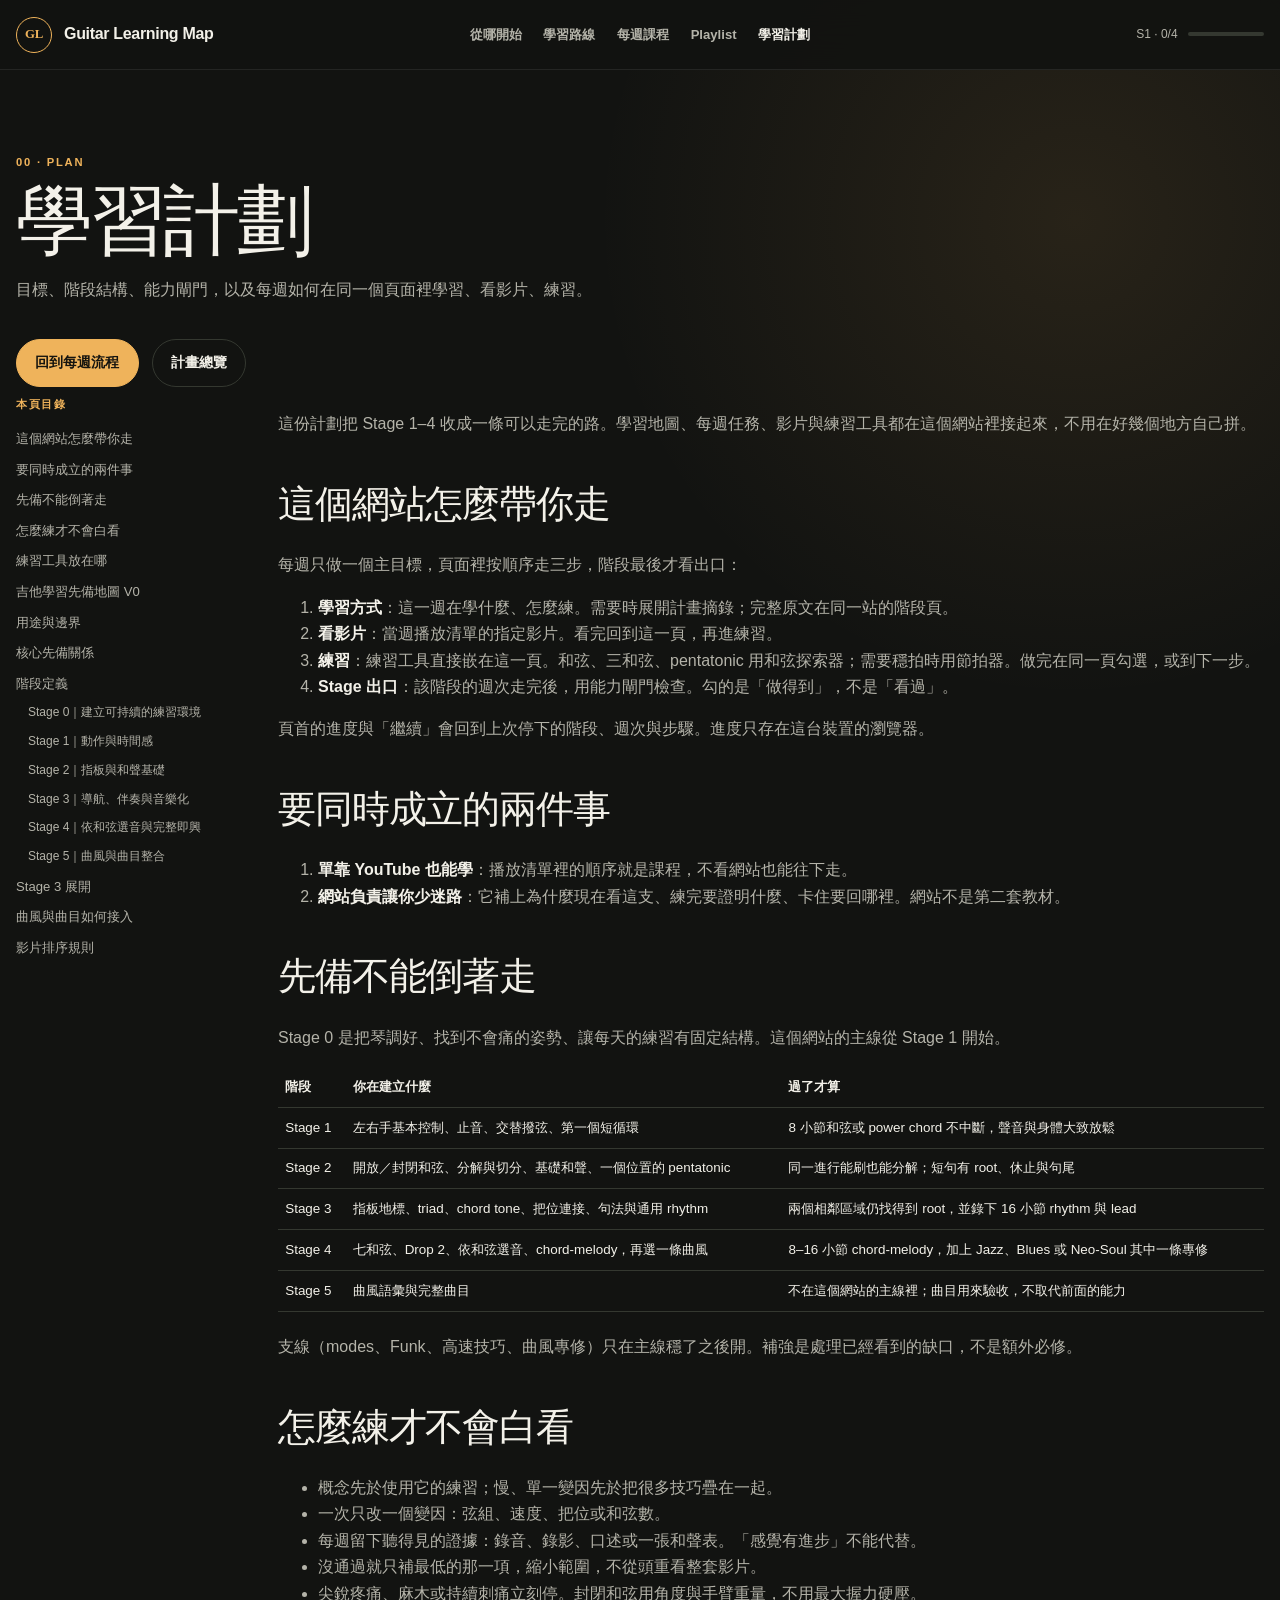
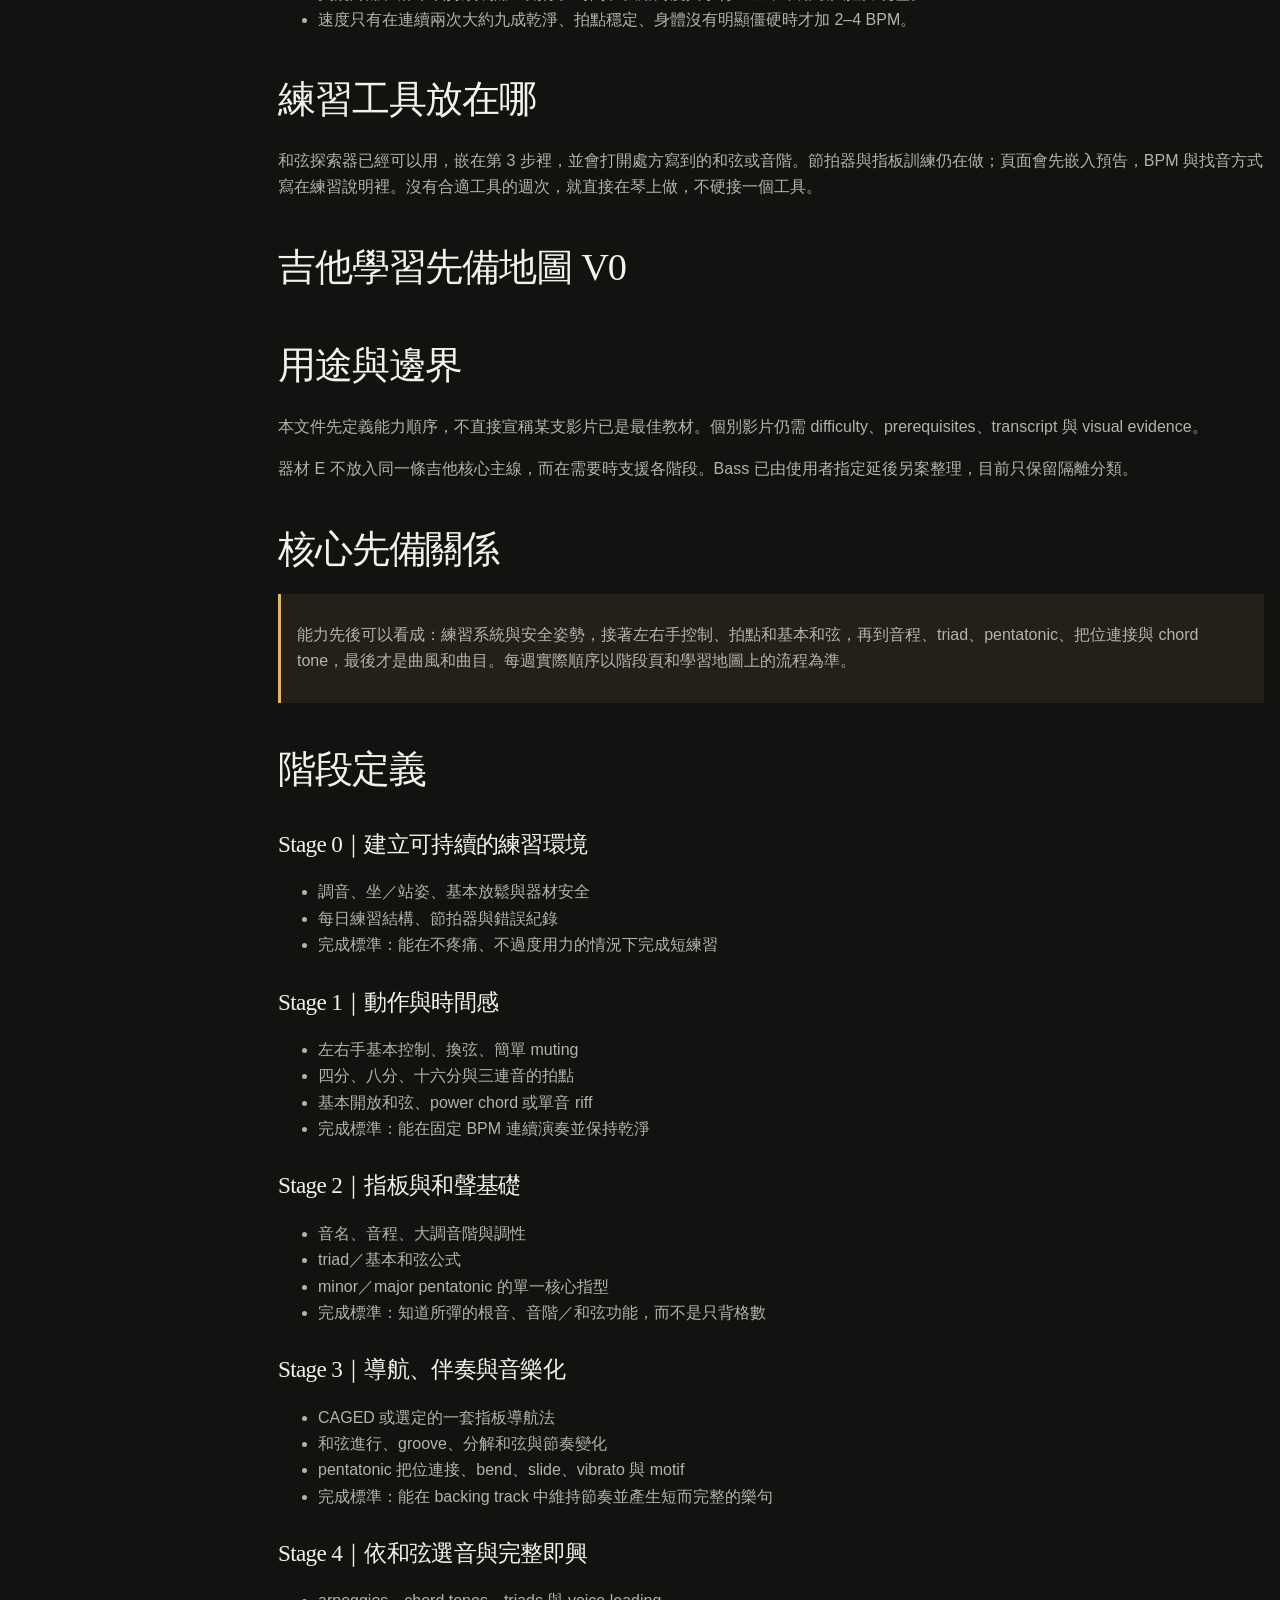
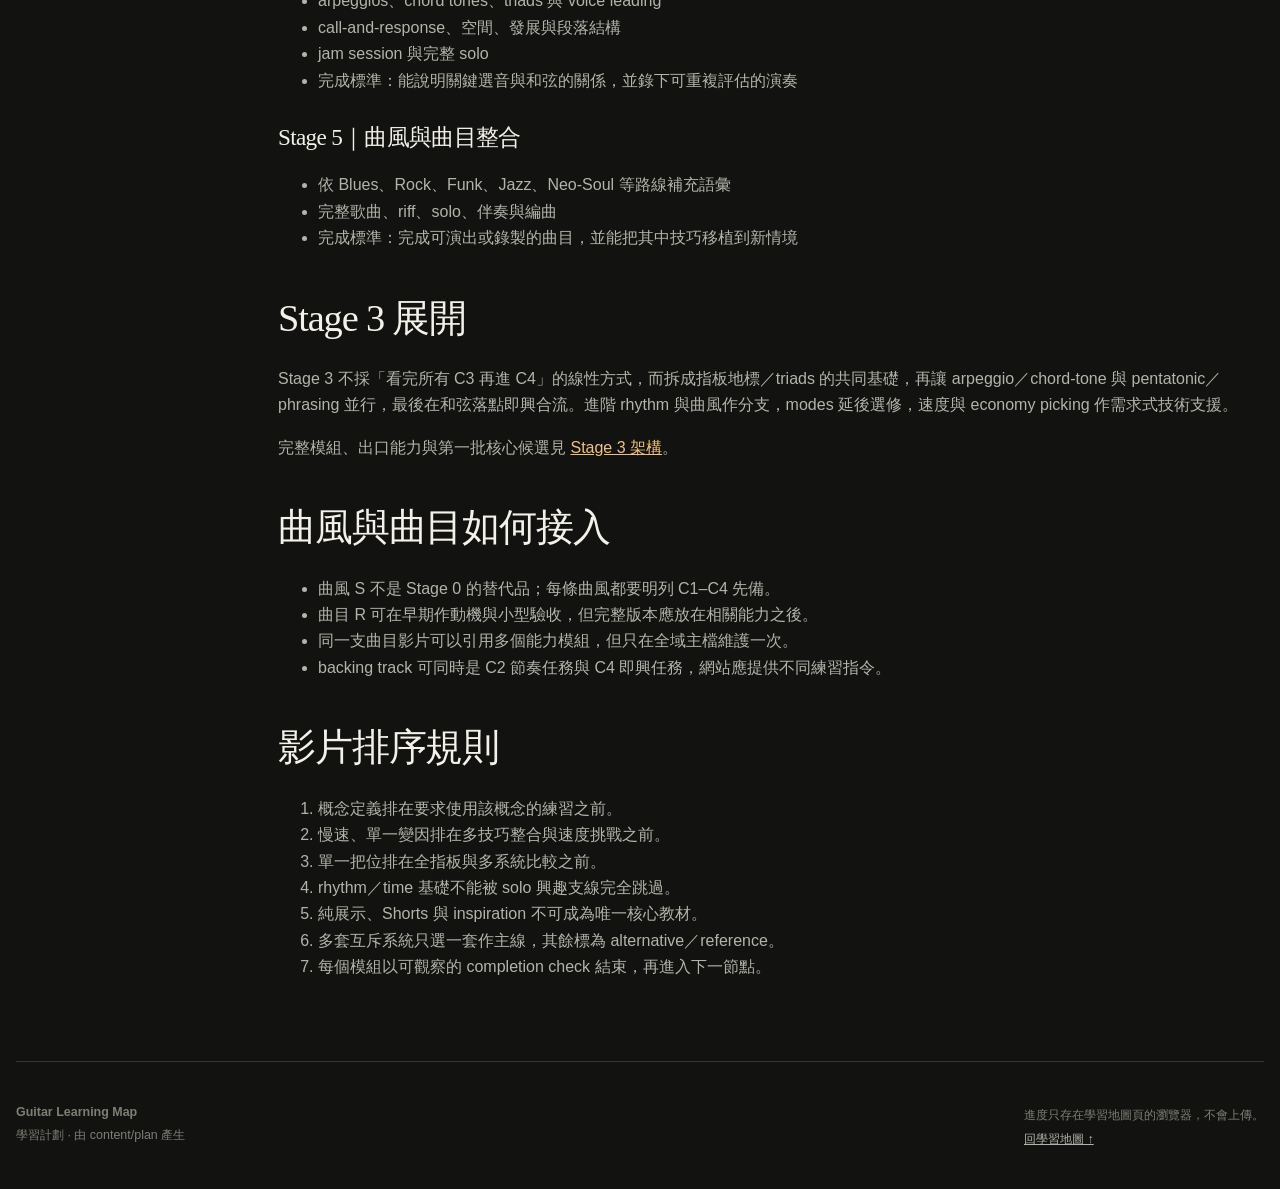
==== plan/index.html @ 64f934c5 "Add a single-page weekly path and the learning-plan pages. Each week now stays on the map: study not" ====
<!doctype html>
<html lang="zh-Hant">
  <head>
    <meta charset="utf-8" />
    <meta name="viewport" content="width=device-width, initial-scale=1" />
    <meta name="theme-color" content="#121311" />
    <meta name="description" content="目標、階段結構、能力閘門，以及每週如何在同一個頁面裡學習、看影片、練習。" />
    <title>學習計劃｜Guitar Learning Map</title>
    <link rel="stylesheet" href="../styles.css" />
  </head>
  <body class="plan-page">
    <a class="skip-link" href="#main">跳到主要內容</a>
    <header class="site-header">
      <a class="brand" href="../index.html#top" aria-label="回到學習地圖">
        <span class="brand-mark" aria-hidden="true">GL</span>
        <span>Guitar Learning Map</span>
      </a>
      <nav class="primary-nav" aria-label="主要導覽">
        <a href="../index.html#placement">從哪開始</a>
        <a href="../index.html#roadmap">學習路線</a>
        <a href="../index.html#curriculum">每週課程</a>
        <a href="../index.html#library">Playlist</a>
        <a href="./index.html" aria-current="page">學習計劃</a>
      </nav>
      <a class="header-progress" id="resume-link" href="../index.html#curriculum" aria-label="繼續上次的每週流程">
        <span id="header-progress-label">繼續</span>
        <span class="mini-meter"><span id="header-progress-bar"></span></span>
      </a>
    </header>
    <main id="main">
      <section class="plan-hero">
        <p class="eyebrow">00 · PLAN</p>
        <h1>學習計劃</h1>
        <p>目標、階段結構、能力閘門，以及每週如何在同一個頁面裡學習、看影片、練習。</p>
        <div class="hero-actions">
          <a class="button button-primary" href="../index.html#curriculum">回到每週流程</a>
          <a class="button button-quiet" href="./index.html">計畫總覽</a>
        </div>
      </section>
      <div class="plan-layout">
        <nav class="plan-toc" aria-label="本頁目錄"><p>本頁目錄</p><ol><li class="toc-l2"><a href="#這個網站怎麼帶你走">這個網站怎麼帶你走</a></li><li class="toc-l2"><a href="#要同時成立的兩件事">要同時成立的兩件事</a></li><li class="toc-l2"><a href="#先備不能倒著走">先備不能倒著走</a></li><li class="toc-l2"><a href="#怎麼練才不會白看">怎麼練才不會白看</a></li><li class="toc-l2"><a href="#練習工具放在哪">練習工具放在哪</a></li><li class="toc-l2"><a href="#吉他學習先備地圖-v0">吉他學習先備地圖 V0</a></li><li class="toc-l2"><a href="#用途與邊界">用途與邊界</a></li><li class="toc-l2"><a href="#核心先備關係">核心先備關係</a></li><li class="toc-l2"><a href="#階段定義">階段定義</a></li><li class="toc-l3"><a href="#stage-0建立可持續的練習環境">Stage 0｜建立可持續的練習環境</a></li><li class="toc-l3"><a href="#stage-1動作與時間感">Stage 1｜動作與時間感</a></li><li class="toc-l3"><a href="#stage-2指板與和聲基礎">Stage 2｜指板與和聲基礎</a></li><li class="toc-l3"><a href="#stage-3導航伴奏與音樂化">Stage 3｜導航、伴奏與音樂化</a></li><li class="toc-l3"><a href="#stage-4依和弦選音與完整即興">Stage 4｜依和弦選音與完整即興</a></li><li class="toc-l3"><a href="#stage-5曲風與曲目整合">Stage 5｜曲風與曲目整合</a></li><li class="toc-l2"><a href="#stage-3-展開">Stage 3 展開</a></li><li class="toc-l2"><a href="#曲風與曲目如何接入">曲風與曲目如何接入</a></li><li class="toc-l2"><a href="#影片排序規則">影片排序規則</a></li></ol></nav>
        <article class="prose" id="top"><p>這份計劃把 Stage 1–4 收成一條可以走完的路。學習地圖、每週任務、影片與練習工具都在這個網站裡接起來，不用在好幾個地方自己拼。</p>
<h2 id="這個網站怎麼帶你走">這個網站怎麼帶你走</h2>
<p>每週只做一個主目標，頁面裡按順序走三步，階段最後才看出口：</p>
<ol><li><strong>學習方式</strong>：這一週在學什麼、怎麼練。需要時展開計畫摘錄；完整原文在同一站的階段頁。</li><li><strong>看影片</strong>：當週播放清單的指定影片。看完回到這一頁，再進練習。</li><li><strong>練習</strong>：練習工具直接嵌在這一頁。和弦、三和弦、pentatonic 用和弦探索器；需要穩拍時用節拍器。做完在同一頁勾選，或到下一步。</li><li><strong>Stage 出口</strong>：該階段的週次走完後，用能力閘門檢查。勾的是「做得到」，不是「看過」。</li></ol>
<p>頁首的進度與「繼續」會回到上次停下的階段、週次與步驟。進度只存在這台裝置的瀏覽器。</p>
<h2 id="要同時成立的兩件事">要同時成立的兩件事</h2>
<ol><li><strong>單靠 YouTube 也能學</strong>：播放清單裡的順序就是課程，不看網站也能往下走。</li><li><strong>網站負責讓你少迷路</strong>：它補上為什麼現在看這支、練完要證明什麼、卡住要回哪裡。網站不是第二套教材。</li></ol>
<h2 id="先備不能倒著走">先備不能倒著走</h2>
<p>Stage 0 是把琴調好、找到不會痛的姿勢、讓每天的練習有固定結構。這個網站的主線從 Stage 1 開始。</p>
<div class="table-scroll"><table><thead><tr><th>階段</th><th>你在建立什麼</th><th>過了才算</th></tr></thead><tbody><tr><td>Stage 1</td><td>左右手基本控制、止音、交替撥弦、第一個短循環</td><td>8 小節和弦或 power chord 不中斷，聲音與身體大致放鬆</td></tr><tr><td>Stage 2</td><td>開放／封閉和弦、分解與切分、基礎和聲、一個位置的 pentatonic</td><td>同一進行能刷也能分解；短句有 root、休止與句尾</td></tr><tr><td>Stage 3</td><td>指板地標、triad、chord tone、把位連接、句法與通用 rhythm</td><td>兩個相鄰區域仍找得到 root，並錄下 16 小節 rhythm 與 lead</td></tr><tr><td>Stage 4</td><td>七和弦、Drop 2、依和弦選音、chord-melody，再選一條曲風</td><td>8–16 小節 chord-melody，加上 Jazz、Blues 或 Neo-Soul 其中一條專修</td></tr><tr><td>Stage 5</td><td>曲風語彙與完整曲目</td><td>不在這個網站的主線裡；曲目用來驗收，不取代前面的能力</td></tr></tbody></table></div>
<p>支線（modes、Funk、高速技巧、曲風專修）只在主線穩了之後開。補強是處理已經看到的缺口，不是額外必修。</p>
<h2 id="怎麼練才不會白看">怎麼練才不會白看</h2>
<ul><li>概念先於使用它的練習；慢、單一變因先於把很多技巧疊在一起。</li><li>一次只改一個變因：弦組、速度、把位或和弦數。</li><li>每週留下聽得見的證據：錄音、錄影、口述或一張和聲表。「感覺有進步」不能代替。</li><li>沒通過就只補最低的那一項，縮小範圍，不從頭重看整套影片。</li><li>尖銳疼痛、麻木或持續刺痛立刻停。封閉和弦用角度與手臂重量，不用最大握力硬壓。</li><li>速度只有在連續兩次大約九成乾淨、拍點穩定、身體沒有明顯僵硬時才加 2–4 BPM。</li></ul>
<h2 id="練習工具放在哪">練習工具放在哪</h2>
<p>和弦探索器已經可以用，嵌在第 3 步裡，並會打開處方寫到的和弦或音階。節拍器與指板訓練仍在做；頁面會先嵌入預告，BPM 與找音方式寫在練習說明裡。沒有合適工具的週次，就直接在琴上做，不硬接一個工具。</p><h2 id="吉他學習先備地圖-v0">吉他學習先備地圖 V0</h2>
<h2 id="用途與邊界">用途與邊界</h2>
<p>本文件先定義能力順序，不直接宣稱某支影片已是最佳教材。個別影片仍需 difficulty、prerequisites、transcript 與 visual evidence。</p>
<p>器材 E 不放入同一條吉他核心主線，而在需要時支援各階段。Bass 已由使用者指定延後另案整理，目前只保留隔離分類。</p>
<h2 id="核心先備關係">核心先備關係</h2>
<aside class="callout"><p>能力先後可以看成：練習系統與安全姿勢，接著左右手控制、拍點和基本和弦，再到音程、triad、pentatonic、把位連接與 chord tone，最後才是曲風和曲目。每週實際順序以階段頁和學習地圖上的流程為準。</p></aside>
<h2 id="階段定義">階段定義</h2>
<h3 id="stage-0建立可持續的練習環境">Stage 0｜建立可持續的練習環境</h3>
<ul><li>調音、坐／站姿、基本放鬆與器材安全</li><li>每日練習結構、節拍器與錯誤紀錄</li><li>完成標準：能在不疼痛、不過度用力的情況下完成短練習</li></ul>
<h3 id="stage-1動作與時間感">Stage 1｜動作與時間感</h3>
<ul><li>左右手基本控制、換弦、簡單 muting</li><li>四分、八分、十六分與三連音的拍點</li><li>基本開放和弦、power chord 或單音 riff</li><li>完成標準：能在固定 BPM 連續演奏並保持乾淨</li></ul>
<h3 id="stage-2指板與和聲基礎">Stage 2｜指板與和聲基礎</h3>
<ul><li>音名、音程、大調音階與調性</li><li>triad／基本和弦公式</li><li>minor／major pentatonic 的單一核心指型</li><li>完成標準：知道所彈的根音、音階／和弦功能，而不是只背格數</li></ul>
<h3 id="stage-3導航伴奏與音樂化">Stage 3｜導航、伴奏與音樂化</h3>
<ul><li>CAGED 或選定的一套指板導航法</li><li>和弦進行、groove、分解和弦與節奏變化</li><li>pentatonic 把位連接、bend、slide、vibrato 與 motif</li><li>完成標準：能在 backing track 中維持節奏並產生短而完整的樂句</li></ul>
<h3 id="stage-4依和弦選音與完整即興">Stage 4｜依和弦選音與完整即興</h3>
<ul><li>arpeggios、chord tones、triads 與 voice leading</li><li>call-and-response、空間、發展與段落結構</li><li>jam session 與完整 solo</li><li>完成標準：能說明關鍵選音與和弦的關係，並錄下可重複評估的演奏</li></ul>
<h3 id="stage-5曲風與曲目整合">Stage 5｜曲風與曲目整合</h3>
<ul><li>依 Blues、Rock、Funk、Jazz、Neo-Soul 等路線補充語彙</li><li>完整歌曲、riff、solo、伴奏與編曲</li><li>完成標準：完成可演出或錄製的曲目，並能把其中技巧移植到新情境</li></ul>
<h2 id="stage-3-展開">Stage 3 展開</h2>
<p>Stage 3 不採「看完所有 C3 再進 C4」的線性方式，而拆成指板地標／triads 的共同基礎，再讓 arpeggio／chord-tone 與 pentatonic／phrasing 並行，最後在和弦落點即興合流。進階 rhythm 與曲風作分支，modes 延後選修，速度與 economy picking 作需求式技術支援。</p>
<p>完整模組、出口能力與第一批核心候選見 <a href="stage-3.html">Stage 3 架構</a>。</p>
<h2 id="曲風與曲目如何接入">曲風與曲目如何接入</h2>
<ul><li>曲風 S 不是 Stage 0 的替代品；每條曲風都要明列 C1–C4 先備。</li><li>曲目 R 可在早期作動機與小型驗收，但完整版本應放在相關能力之後。</li><li>同一支曲目影片可以引用多個能力模組，但只在全域主檔維護一次。</li><li>backing track 可同時是 C2 節奏任務與 C4 即興任務，網站應提供不同練習指令。</li></ul>
<h2 id="影片排序規則">影片排序規則</h2>
<ol><li>概念定義排在要求使用該概念的練習之前。</li><li>慢速、單一變因排在多技巧整合與速度挑戰之前。</li><li>單一把位排在全指板與多系統比較之前。</li><li>rhythm／time 基礎不能被 solo 興趣支線完全跳過。</li><li>純展示、Shorts 與 inspiration 不可成為唯一核心教材。</li><li>多套互斥系統只選一套作主線，其餘標為 alternative／reference。</li><li>每個模組以可觀察的 completion check 結束，再進入下一節點。</li></ol></article>
      </div>
    </main>
    <footer class="site-footer">
      <div><strong>Guitar Learning Map</strong><p>學習計劃 · 由 content/plan 產生</p></div>
      <div><p>進度只存在學習地圖頁的瀏覽器，不會上傳。</p><a href="../index.html#top">回學習地圖 ↑</a></div>
    </footer>
    <script>
      (function () {
        var key = "guitar-learning-map-v1";
        var state = {};
        try { state = JSON.parse(localStorage.getItem(key) || "{}"); } catch (e) {}
        var stage = state.stage || "stage1";
        var totals = { stage1: 4, stage2: 9, stage3: 20, stage4: 16 };
        var numbers = { stage1: "1", stage2: "2", stage3: "3", stage4: "4" };
        var total = totals[stage] || 4;
        var count = 0;
        var completed = state.completed || {};
        for (var n = 1; n <= total; n += 1) if (completed[stage + "-" + n]) count += 1;
        var label = document.getElementById("header-progress-label");
        var bar = document.getElementById("header-progress-bar");
        if (label) label.textContent = "S" + (numbers[stage] || "1") + " · " + count + "/" + total;
        if (bar) bar.style.width = Math.round((count / total) * 100) + "%";
        var resume = state.resume;
        var link = document.getElementById("resume-link");
        if (link && resume && resume.stage && resume.week && resume.step) {
          link.href = "../index.html#" + resume.stage + "-" + resume.week + "-step" + resume.step;
        }
      })();
    </script>
  </body>
</html>
---- styles.css ----
/*
 * Guitar Learning Map styles
 * Version: 1.0.0
 * Updated: 2026-07-14
 * Direction: editorial dark interface, responsive, keyboard-visible.
 */
:root {
  color-scheme: dark;
  --ink: #f3f1e9;
  --muted: #b4b3a9;
  --dim: #7d7e75;
  --bg: #121311;
  --panel: #1b1d1a;
  --panel-2: #232620;
  --line: #343830;
  --accent: #efb35b;
  --active-stage: #efb35b;
  --green: #9ac98d;
  --max: 1260px;
  --radius: 20px;
  --display: Georgia, "Noto Serif TC", "Songti TC", serif;
  --sans: Inter, ui-sans-serif, -apple-system, BlinkMacSystemFont, "Segoe UI", "Noto Sans TC", sans-serif;
}

* { box-sizing: border-box; }
html { scroll-behavior: smooth; scroll-padding-top: 84px; }
body {
  margin: 0;
  color: var(--ink);
  background:
    radial-gradient(circle at 84% 5%, color-mix(in srgb, var(--active-stage) 10%, transparent), transparent 30rem),
    var(--bg);
  font-family: var(--sans);
  line-height: 1.65;
}
a { color: inherit; }
button, input { font: inherit; }
button, a { -webkit-tap-highlight-color: transparent; }
button { color: inherit; }
:focus-visible { outline: 3px solid var(--active-stage); outline-offset: 4px; }

.skip-link {
  position: fixed;
  top: -5rem;
  left: 1rem;
  z-index: 100;
  padding: 0.7rem 1rem;
  border-radius: 8px;
  background: var(--accent);
  color: #16150f;
  font-weight: 800;
}
.skip-link:focus { top: 1rem; }

.site-header {
  position: sticky;
  top: 0;
  z-index: 50;
  min-height: 70px;
  display: grid;
  grid-template-columns: minmax(240px, 1fr) auto minmax(160px, 1fr);
  align-items: center;
  gap: 1.5rem;
  padding: 0.75rem max(1rem, calc((100vw - var(--max)) / 2));
  border-bottom: 1px solid rgba(255, 255, 255, 0.08);
  background: rgba(18, 19, 17, 0.92);
  backdrop-filter: blur(18px);
}
.brand { display: inline-flex; align-items: center; gap: 0.75rem; width: fit-content; text-decoration: none; font-weight: 780; letter-spacing: -0.02em; }
.brand-mark { display: grid; place-items: center; width: 36px; height: 36px; border: 1px solid var(--active-stage); border-radius: 50%; color: var(--active-stage); font-family: var(--display); font-size: 0.8rem; }
.primary-nav { display: flex; gap: 1.35rem; }
.primary-nav a { color: var(--muted); text-decoration: none; font-size: 0.82rem; font-weight: 700; }
.primary-nav a:hover { color: var(--ink); }
.header-progress { justify-self: end; display: flex; align-items: center; gap: 0.65rem; color: var(--muted); font-size: 0.75rem; font-variant-numeric: tabular-nums; text-decoration: none; }
.primary-nav a[aria-current="page"] { color: var(--ink); }
.mini-meter { width: 76px; height: 4px; overflow: hidden; border-radius: 99px; background: var(--line); }
.mini-meter span { display: block; width: 0; height: 100%; background: var(--active-stage); transition: width 250ms ease; }

.hero, .section, .site-footer { width: min(calc(100% - 2rem), var(--max)); margin-inline: auto; }
.hero {
  min-height: calc(100vh - 70px);
  display: grid;
  grid-template-columns: minmax(0, 1.25fr) minmax(330px, 0.75fr);
  align-items: center;
  gap: clamp(3rem, 8vw, 8rem);
  padding-block: clamp(5rem, 10vw, 9rem);
}
.eyebrow, .section-number, .block-heading > span, .block-heading > div > span { color: var(--active-stage); font-size: 0.7rem; font-weight: 850; letter-spacing: 0.16em; text-transform: uppercase; }
.hero h1 { max-width: 900px; margin: 0.5rem 0 1.5rem; font-family: var(--display); font-size: clamp(3.2rem, 7vw, 6.8rem); font-weight: 500; line-height: 0.98; letter-spacing: -0.055em; }
.hero h1 em { color: color-mix(in srgb, var(--active-stage) 75%, white); font-weight: 400; }
.hero-intro { max-width: 730px; color: #c7c5bc; font-size: clamp(1rem, 1.7vw, 1.22rem); }
.hero-actions { display: flex; flex-wrap: wrap; gap: 0.8rem; margin-top: 2.2rem; }
.button { display: inline-flex; align-items: center; justify-content: center; min-height: 48px; padding: 0.75rem 1.15rem; border: 1px solid var(--line); border-radius: 999px; text-decoration: none; font-size: 0.86rem; font-weight: 800; }
.button-primary { border-color: var(--active-stage); background: var(--active-stage); color: #15140f; }
.button-quiet:hover { background: var(--panel); border-color: var(--muted); }
.privacy-note { margin-top: 1rem; color: var(--dim); font-size: 0.77rem; }
.hero-panel { display: grid; gap: 2rem; }
.route-glyph { display: flex; align-items: center; justify-content: center; gap: 0.65rem; min-height: 220px; border: 1px solid var(--line); border-radius: 50%; background: radial-gradient(circle, rgba(255,255,255,0.025), transparent 65%); }
.route-glyph span { display: grid; place-items: center; width: 43px; aspect-ratio: 1; border: 1px solid var(--line); border-radius: 50%; font-family: var(--display); font-size: 0.85rem; }
.route-glyph span:first-child { border-color: #efb35b; color: #efb35b; }
.route-glyph span:nth-of-type(2) { border-color: #83c7b3; color: #83c7b3; }
.route-glyph span:nth-of-type(3) { border-color: #8fb8db; color: #8fb8db; }
.route-glyph span:nth-of-type(4) { border-color: #d99bc1; color: #d99bc1; }
.route-glyph i { width: 20px; height: 1px; background: var(--line); }
.hero-stats { display: grid; grid-template-columns: repeat(2, 1fr); gap: 1px; margin: 0; background: var(--line); }
.hero-stats div { padding: 1rem; background: var(--bg); }
.hero-stats dt { color: var(--dim); font-size: 0.72rem; }
.hero-stats dd { margin: 0.12rem 0 0; font-family: var(--display); font-size: 1.5rem; }

.section { padding-block: clamp(5rem, 9vw, 8rem); border-top: 1px solid var(--line); }
.section-heading { display: grid; grid-template-columns: minmax(180px, 0.45fr) minmax(0, 1fr); gap: 1rem 3rem; align-items: end; margin-bottom: 3.5rem; }
.section-heading .section-number { grid-row: 1 / span 2; align-self: start; }
.section-heading h2 { max-width: 900px; margin: 0; font-family: var(--display); font-size: clamp(2.3rem, 5vw, 4.7rem); line-height: 1.03; font-weight: 500; letter-spacing: -0.045em; }
.section-heading > p:last-child { max-width: 720px; margin: 0; color: var(--muted); }
.section-heading.compact { grid-template-columns: 1fr; }
.section-heading.compact .section-number { grid-row: auto; }

.placement-layout { display: grid; grid-template-columns: minmax(0, 1.35fr) minmax(280px, 0.65fr); gap: 1.5rem; align-items: start; }
.placement-checks { display: grid; gap: 0.75rem; }
.check-row { display: grid; grid-template-columns: auto 1fr; gap: 1rem; align-items: start; padding: 1.1rem 1.2rem; border: 1px solid var(--line); border-radius: 14px; background: var(--panel); cursor: pointer; }
.check-row:has(input:checked) { border-color: rgba(154, 201, 141, 0.55); background: rgba(154, 201, 141, 0.07); }
.check-row input { width: 1.1rem; height: 1.1rem; margin-top: 0.3rem; accent-color: var(--green); }
.check-row b { display: block; margin-bottom: 0.2rem; color: var(--ink); }
.check-row span { color: var(--muted); }
.placement-result { position: sticky; top: 92px; min-height: 285px; padding: 1.7rem; border-radius: var(--radius); background: var(--active-stage); color: #151610; }
.placement-result > span { font-size: 0.7rem; font-weight: 850; letter-spacing: 0.13em; }
.placement-result > strong { display: block; margin-top: 1.5rem; font-family: var(--display); font-size: 2.6rem; line-height: 1; }
.placement-result h3 { margin: 0.5rem 0; font-size: 1rem; }
.placement-result p { margin: 0; }
.placement-result button { margin-top: 1.5rem; padding: 0.65rem 0.9rem; border: 1px solid rgba(0,0,0,0.3); border-radius: 999px; background: rgba(255,255,255,0.18); color: inherit; font-weight: 800; cursor: pointer; }

.roadmap-grid { display: grid; grid-template-columns: repeat(4, 1fr); gap: 1rem; }
.roadmap-card { position: relative; min-height: 310px; display: flex; flex-direction: column; align-items: flex-start; padding: 1.35rem; border: 1px solid var(--line); border-radius: var(--radius); background: linear-gradient(145deg, var(--panel), transparent); text-align: left; }
.roadmap-main { display: flex; flex: 1; flex-direction: column; align-items: flex-start; width: 100%; padding: 0; border: 0; background: transparent; color: inherit; text-align: left; cursor: pointer; }
.roadmap-plan { position: relative; z-index: 3; margin-top: 0.85rem; color: var(--stage-color); font-size: 0.75rem; font-weight: 800; text-decoration: none; }
.roadmap-card:hover { border-color: var(--stage-color); transform: translateY(-2px); }
.roadmap-number { display: grid; place-items: center; width: 48px; height: 48px; border: 1px solid var(--stage-color); border-radius: 50%; color: var(--stage-color); font-family: var(--display); }
.roadmap-copy { display: grid; gap: 0.5rem; margin-top: auto; }
.roadmap-copy small { color: var(--stage-color); font-size: 0.7rem; font-weight: 800; }
.roadmap-copy strong { font-family: var(--display); font-size: 1.55rem; font-weight: 500; }
.roadmap-copy > span { color: var(--muted); font-size: 0.85rem; }
.roadmap-progress { position: absolute; top: 1.5rem; right: 1.4rem; color: var(--dim); font-size: 0.76rem; }
.roadmap-card > i { position: absolute; right: -0.85rem; top: 50%; z-index: 2; color: var(--stage-color); font-style: normal; }

.stage-tabs { display: grid; grid-template-columns: repeat(4, 1fr); gap: 0.5rem; margin-bottom: 1rem; }
.stage-tab { min-height: 58px; padding: 0.75rem; border: 1px solid var(--line); border-radius: 12px; background: transparent; color: var(--muted); font-weight: 800; cursor: pointer; }
.stage-tab span { margin-right: 0.5rem; color: var(--stage-color); font-family: var(--display); }
.stage-tab[aria-selected="true"] { border-color: var(--stage-color); background: var(--stage-color); color: #151610; }
.stage-tab[aria-selected="true"] span { color: inherit; }
.stage-workspace { overflow: hidden; border: 1px solid var(--line); border-radius: 26px; background: rgba(27,29,26,0.68); }
.stage-overview { display: grid; grid-template-columns: minmax(0, 1fr) auto; gap: 2rem; padding: clamp(1.5rem, 5vw, 3rem); background: linear-gradient(120deg, color-mix(in srgb, var(--active-stage) 16%, transparent), transparent 55%); }
.stage-overview p:first-child { margin: 0; color: var(--active-stage); font-size: 0.72rem; font-weight: 850; letter-spacing: 0.14em; }
.stage-overview h2 { max-width: 850px; margin: 0.45rem 0 0.8rem; font-family: var(--display); font-size: clamp(2.4rem, 5vw, 4.8rem); font-weight: 500; line-height: 1; letter-spacing: -0.045em; }
.stage-overview p:last-child { max-width: 760px; margin-bottom: 0; color: var(--muted); }
.stage-overview dl { display: grid; grid-template-columns: 1fr 1fr; align-self: end; margin: 0; }
.stage-overview dl div { min-width: 125px; padding: 1rem; border-left: 1px solid var(--line); }
.stage-overview dt { color: var(--dim); font-size: 0.7rem; }
.stage-overview dd { margin: 0.25rem 0 0; font-family: var(--display); font-size: 1.2rem; }
.stage-progress-card { padding: 1.2rem clamp(1.5rem, 5vw, 3rem); border-top: 1px solid var(--line); border-bottom: 1px solid var(--line); }
.stage-progress-card > div:first-child { display: flex; align-items: baseline; justify-content: space-between; }
.stage-progress-card span, .stage-progress-card p { color: var(--muted); font-size: 0.78rem; }
.stage-progress-card strong { font-family: var(--display); font-size: 2rem; font-weight: 500; }
.stage-progress-card p { margin: 0.6rem 0 0; }
.large-meter { height: 6px; overflow: hidden; border-radius: 99px; background: var(--line); }
.large-meter span { display: block; height: 100%; background: var(--active-stage); transition: width 250ms ease; }
.workspace-block { padding: clamp(2rem, 6vw, 4rem) clamp(1.5rem, 5vw, 3rem); border-bottom: 1px solid var(--line); }
.workspace-block:last-child { border-bottom: 0; }
.block-heading { display: grid; grid-template-columns: minmax(160px, 0.35fr) 1fr; gap: 1rem 2rem; align-items: baseline; margin-bottom: 2rem; }
.block-heading h3 { margin: 0; font-family: var(--display); font-size: clamp(2rem, 4vw, 3.2rem); font-weight: 500; letter-spacing: -0.035em; }
.block-heading.with-action { grid-template-columns: 1fr auto; }
.block-heading.with-action > div { display: grid; grid-template-columns: minmax(160px, 0.35fr) 1fr; gap: 1rem 2rem; align-items: baseline; }
.text-button { border: 0; background: none; color: var(--muted); text-decoration: underline; cursor: pointer; }
.boundary-grid { display: grid; grid-template-columns: 1fr 1fr; gap: 1rem; }
.boundary-grid > div { padding: 1.4rem; border: 1px solid var(--line); border-radius: 14px; background: var(--panel); }
.boundary-grid h4 { margin: 0; font-family: var(--display); font-size: 1.25rem; }
.boundary-grid ul { margin: 1rem 0 0; padding-left: 1.25rem; color: var(--muted); }
.boundary-grid li { margin: 0.5rem 0; }

.routine-track { display: grid; grid-template-columns: repeat(5, 1fr); gap: 0.5rem; }
.routine-block { min-height: 200px; display: flex; flex-direction: column; justify-content: space-between; padding: 1rem; border-top: 3px solid var(--active-stage); background: var(--panel); }
.routine-block strong { font-family: var(--display); font-size: 2.5rem; font-weight: 400; }
.routine-block strong small { margin-left: 0.2rem; color: var(--dim); font-family: var(--sans); font-size: 0.7rem; }
.routine-block h4 { margin: 0; }
.routine-block p { margin: 0.35rem 0 0; color: var(--muted); font-size: 0.8rem; }

.weeks-grid { display: grid; grid-template-columns: repeat(2, 1fr); gap: 0.8rem; }
.week-card { display: grid; grid-template-columns: 72px 1fr; overflow: hidden; border: 1px solid var(--line); border-radius: 14px; background: var(--panel); }
.week-card.complete { border-color: rgba(154, 201, 141, 0.55); }
.week-card.complete .week-body { opacity: 0.63; }
.week-index { display: flex; flex-direction: column; align-items: center; gap: 0.35rem; padding: 1rem 0.4rem; border-right: 1px solid var(--line); color: var(--dim); font-size: 0.62rem; }
.week-index strong { color: var(--ink); font-family: var(--display); font-size: 2rem; font-weight: 500; line-height: 1; }
.week-body { padding: 1rem; }
.week-topline { display: flex; align-items: center; justify-content: space-between; gap: 1rem; color: var(--active-stage); font-size: 0.68rem; font-weight: 800; }
.week-topline b { color: var(--green); }
.week-body h4 { margin: 0.35rem 0 0.65rem; font-family: var(--display); font-size: 1.3rem; font-weight: 500; }
.week-body p { margin: 0.35rem 0; color: var(--muted); font-size: 0.82rem; }
.week-body p b { color: var(--ink); }
.week-actions { display: flex; flex-wrap: wrap; align-items: center; gap: 0.6rem; margin-top: 1rem; }
.week-actions a, .week-actions button { min-height: 36px; padding: 0.42rem 0.7rem; border: 1px solid var(--line); border-radius: 999px; background: transparent; font-size: 0.72rem; font-weight: 750; }
.week-actions a { color: color-mix(in srgb, var(--active-stage) 80%, white); text-decoration: none; }
.week-actions button { margin-left: auto; color: var(--muted); cursor: pointer; }
.week-actions button[aria-pressed="true"] { border-color: var(--green); background: var(--green); color: #151a13; }

.gate-list { display: grid; grid-template-columns: repeat(2, 1fr); gap: 0.8rem; margin: 0; padding: 0; list-style: none; }
.gate-list li { display: grid; grid-template-columns: 44px 1fr; gap: 1rem; align-items: start; padding: 1.2rem; border: 1px solid var(--line); border-radius: 14px; background: var(--panel); }
.gate-list span { color: var(--active-stage); font-family: var(--display); font-size: 1.2rem; }
.gate-list p { margin: 0; color: var(--muted); }
.optional-note { margin: 1rem 0 0; padding: 1rem 1.2rem; border-left: 3px solid var(--active-stage); background: color-mix(in srgb, var(--active-stage) 8%, transparent); color: var(--muted); }

.playlist-grid { display: grid; grid-template-columns: repeat(3, 1fr); gap: 0.8rem; }
.playlist-card { min-height: 220px; display: flex; flex-direction: column; padding: 1.25rem; border: 1px solid var(--line); border-radius: var(--radius); background: var(--panel); }
.playlist-meta { display: flex; justify-content: space-between; color: var(--dim); font-size: 0.68rem; }
.playlist-meta span { color: var(--active-stage); font-weight: 800; }
.playlist-card h3 { margin: 1.4rem 0 0.5rem; font-family: var(--display); font-size: 1.4rem; font-weight: 500; }
.playlist-card p { margin: 0; color: var(--muted); font-size: 0.82rem; }
.playlist-card a { margin-top: auto; padding-top: 1.2rem; color: color-mix(in srgb, var(--active-stage) 78%, white); text-decoration: none; font-size: 0.8rem; font-weight: 800; }
.filter-bar { display: flex; flex-wrap: wrap; gap: 0.5rem; margin-bottom: 1rem; }
.filter-bar button { padding: 0.55rem 0.9rem; border: 1px solid var(--line); border-radius: 999px; background: transparent; color: var(--muted); cursor: pointer; }
.filter-bar button[aria-pressed="true"] { border-color: var(--active-stage); background: var(--active-stage); color: #151610; }
.library-grid { grid-template-columns: repeat(4, 1fr); }

.method-grid { display: grid; grid-template-columns: repeat(4, 1fr); gap: 1px; background: var(--line); }
.method-grid article { min-height: 250px; padding: 1.3rem; background: var(--bg); }
.method-grid span { color: var(--active-stage); font-size: 0.72rem; }
.method-grid h3 { margin: 3rem 0 0.5rem; font-family: var(--display); font-size: 1.35rem; font-weight: 500; }
.method-grid p { margin: 0; color: var(--muted); font-size: 0.84rem; }
.noscript-card { padding: 1rem; border: 1px solid #d98272; }
.site-footer { display: flex; justify-content: space-between; gap: 2rem; padding-block: 2.5rem; border-top: 1px solid var(--line); color: var(--dim); font-size: 0.78rem; }
.site-footer p { margin: 0.2rem 0; }
.site-footer a { color: var(--muted); }

@media (max-width: 1180px) {
  html { scroll-padding-top: 120px; }
  .site-header { grid-template-columns: 1fr auto; row-gap: 0.35rem; }
  .brand { grid-column: 1; grid-row: 1; }
  .header-progress { grid-column: 2; grid-row: 1; }
  .primary-nav { grid-column: 1 / -1; grid-row: 2; overflow-x: auto; gap: 1rem; padding-bottom: 0.15rem; }
  .primary-nav a { white-space: nowrap; }
}
@media (max-width: 1050px) {
  .site-header { grid-template-columns: 1fr auto; }
  .roadmap-grid { grid-template-columns: repeat(2, 1fr); }
  .roadmap-card > i { display: none; }
  .library-grid { grid-template-columns: repeat(3, 1fr); }
  .routine-track { grid-template-columns: repeat(3, 1fr); }
}

@media (max-width: 760px) {
  html { scroll-padding-top: 124px; }
  .site-header { min-height: 0; }
  .brand > span:last-child, .mini-meter { display: none; }
  .hero { min-height: auto; grid-template-columns: 1fr; gap: 3rem; padding-top: 5rem; }
  .hero h1 { font-size: clamp(3rem, 15vw, 5rem); }
  .route-glyph { min-height: 160px; }
  .section-heading, .section-heading.compact { grid-template-columns: 1fr; }
  .section-heading .section-number { grid-row: auto; }
  .placement-layout, .stage-overview, .boundary-grid { grid-template-columns: 1fr; }
  .placement-result { position: static; min-height: auto; }
  .roadmap-grid { grid-template-columns: 1fr; }
  .roadmap-card { min-height: 240px; }
  .stage-tabs { grid-template-columns: repeat(2, 1fr); }
  .stage-overview dl { justify-self: stretch; }
  .block-heading, .block-heading.with-action, .block-heading.with-action > div { grid-template-columns: 1fr; }
  .weeks-grid, .gate-list { grid-template-columns: 1fr; }
  .playlist-grid, .library-grid { grid-template-columns: repeat(2, 1fr); }
  .routine-track { grid-template-columns: repeat(2, 1fr); }
  .method-grid { grid-template-columns: repeat(2, 1fr); }
}

@media (max-width: 480px) {
  .hero, .section, .site-footer, .plan-hero, .plan-layout { width: min(calc(100% - 1.2rem), var(--max)); }
  .hero-actions .button { width: 100%; }
  .route-glyph { gap: 0.35rem; }
  .route-glyph span { width: 36px; }
  .route-glyph i { width: 12px; }
  .playlist-grid, .library-grid, .routine-track, .method-grid { grid-template-columns: 1fr; }
  .week-card { grid-template-columns: 58px 1fr; }
  .week-actions button { margin-left: 0; }
  .stage-overview dl { grid-template-columns: 1fr; }
  .stage-overview dl div { border-left: 0; border-top: 1px solid var(--line); }
  .site-footer { flex-direction: column; }
}

.week-rail { display: flex; gap: 0.45rem; overflow-x: auto; margin-bottom: 0.9rem; padding-bottom: 0.35rem; }
.week-pill { flex: 0 0 auto; width: 8.5rem; padding: 0.55rem 0.7rem; border: 1px solid var(--line); border-radius: 12px; background: transparent; color: var(--muted); text-align: left; cursor: pointer; }
.week-pill b { display: block; color: var(--ink); font-family: var(--display); font-size: 1.15rem; font-weight: 500; }
.week-pill span { display: block; overflow: hidden; font-size: 0.72rem; text-overflow: ellipsis; white-space: nowrap; }
.week-pill[aria-current="true"] { border-color: var(--active-stage); background: color-mix(in srgb, var(--active-stage) 14%, transparent); color: var(--ink); }
.week-pill.is-done b { color: var(--green); }
.step-indicator { display: grid; grid-template-columns: repeat(4, minmax(0, 1fr)); gap: 0.45rem; margin-bottom: 0.9rem; }
.step-tab { min-height: 58px; padding: 0.45rem 0.35rem; border: 1px solid var(--line); border-radius: 12px; background: transparent; color: var(--muted); font-weight: 800; cursor: pointer; }
.step-tab small { display: block; margin-bottom: 0.15rem; font-size: 0.68rem; letter-spacing: 0.08em; }
.step-tab[aria-selected="true"] { border-color: var(--active-stage); background: var(--active-stage); color: #151610; }
.step-tab.is-seen:not([aria-selected="true"]) { box-shadow: inset 0 -3px 0 var(--green); }
.step-panel { padding: clamp(1rem, 2vw, 1.4rem); border: 1px solid var(--line); border-radius: 18px; background: var(--panel); }
.step-kicker { margin: 0; color: var(--active-stage); font-size: 0.72rem; font-weight: 850; letter-spacing: 0.14em; }
.step-panel h3 { margin: 0.35rem 0 0.8rem; font-family: var(--display); font-size: clamp(1.7rem, 3vw, 2.4rem); font-weight: 500; letter-spacing: -0.03em; }
.step-panel p { color: var(--muted); }
.step-panel ul { margin: 0.4rem 0 1rem; padding-left: 1.2rem; color: var(--muted); }
.step-move { display: flex; justify-content: space-between; gap: 0.7rem; margin-top: 0.85rem; }
.step-move button { min-height: 46px; padding: 0.55rem 1rem; border: 1px solid var(--line); border-radius: 999px; background: transparent; font-weight: 800; cursor: pointer; }
.step-move button:disabled { opacity: 0.38; cursor: default; }
.step-move .is-next { border-color: var(--active-stage); background: var(--active-stage); color: #151610; }
.video-frame, .tool-frame { width: 100%; border: 0; border-radius: 14px; background: #111; }
.video-frame { aspect-ratio: 16 / 9; min-height: 180px; }
.tool-frame { height: min(78vh, 820px); min-height: 520px; background: #1b1d1a; }
.tool-switch { display: flex; flex-wrap: wrap; gap: 0.4rem; margin: 0.8rem 0; }
.tool-switch button { min-height: 36px; padding: 0.35rem 0.7rem; border: 1px solid var(--line); border-radius: 999px; background: transparent; color: var(--muted); cursor: pointer; }
.tool-switch button[aria-pressed="true"] { border-color: var(--active-stage); color: var(--ink); }
.reading { margin: 1rem 0; }
.reading summary { cursor: pointer; font-weight: 800; }
.callout, .origin-note, .embed-note { margin: 0.8rem 0; padding: 0.75rem 1rem; border-left: 3px solid var(--active-stage); background: color-mix(in srgb, var(--active-stage) 8%, transparent); color: var(--muted); }
.gate-checks { display: grid; gap: 0.55rem; margin: 1rem 0; }
.step-actions { display: flex; flex-wrap: wrap; gap: 0.6rem; align-items: center; margin-top: 1rem; }
.step-actions a, .step-actions button { min-height: 40px; padding: 0.4rem 0.8rem; border: 1px solid var(--line); border-radius: 999px; background: transparent; color: inherit; font-size: 0.82rem; font-weight: 800; text-decoration: none; cursor: pointer; }
.step-actions button[aria-pressed="true"] { border-color: var(--green); background: var(--green); color: #151a13; }
.plan-hero, .plan-layout { width: min(calc(100% - 2rem), var(--max)); margin-inline: auto; }
.plan-hero { padding: clamp(2.2rem, 6vw, 4.5rem) 0 0.5rem; }
.plan-hero h1 { max-width: 16ch; margin: 0.35rem 0 0.8rem; font-family: var(--display); font-size: clamp(2.7rem, 6vw, 5.2rem); font-weight: 500; line-height: 1.02; letter-spacing: -0.045em; }
.plan-hero > p:not(.eyebrow) { max-width: 68ch; color: var(--muted); }
.plan-layout { display: grid; grid-template-columns: minmax(180px, 230px) minmax(0, 1fr); gap: 1.5rem 2rem; align-items: start; padding-bottom: 4rem; }
.plan-toc { position: sticky; top: 108px; max-height: calc(100vh - 130px); overflow: auto; }
.plan-toc > p { margin: 0 0 0.6rem; color: var(--active-stage); font-size: 0.7rem; font-weight: 850; letter-spacing: 0.14em; text-transform: uppercase; }
.plan-toc ol { margin: 0; padding: 0; list-style: none; }
.plan-toc a { display: block; padding: 0.28rem 0; color: var(--muted); font-size: 0.82rem; text-decoration: none; }
.plan-toc a:hover { color: var(--ink); }
.plan-toc .toc-l3 a { padding-left: 0.75rem; font-size: 0.75rem; }
.prose h2, .prose h3, .prose h4 { font-family: var(--display); font-weight: 500; letter-spacing: -0.03em; }
.prose h2 { margin: 2.2rem 0 0.7rem; font-size: clamp(1.8rem, 3vw, 2.5rem); }
.prose h3 { margin: 1.5rem 0 0.45rem; font-size: 1.45rem; }
.prose h4 { margin: 1.1rem 0 0.35rem; font-size: 1.05rem; }
.prose p, .prose li { color: var(--muted); }
.prose strong, .prose th { color: var(--ink); }
.prose a { color: color-mix(in srgb, var(--active-stage) 82%, white); }
.prose code { font-size: 0.86em; }
.prose pre, .prose blockquote { margin: 1rem 0; padding: 0.9rem 1rem; border-radius: 12px; background: var(--panel); }
.prose blockquote { border-left: 3px solid var(--active-stage); }
.prose hr { border: 0; border-top: 1px solid var(--line); margin: 2rem 0; }
.table-scroll { overflow-x: auto; margin: 1rem 0 1.4rem; }
.prose table { width: 100%; border-collapse: collapse; font-size: 0.84rem; }
.prose th, .prose td { padding: 0.55rem 0.45rem; border-bottom: 1px solid var(--line); vertical-align: top; text-align: left; }
.prose :is(h2, h3, h4) { scroll-margin-top: 110px; }

@media (max-width: 860px) {
  .plan-layout { grid-template-columns: 1fr; }
  .plan-toc { position: static; max-height: none; }
  .step-indicator { grid-template-columns: 1fr 1fr; }
  .tool-frame { height: 78vh; min-height: 420px; }
}

@media (prefers-reduced-motion: reduce) {
  html { scroll-behavior: auto; }
  *, *::before, *::after { transition-duration: 0.01ms !important; }
}
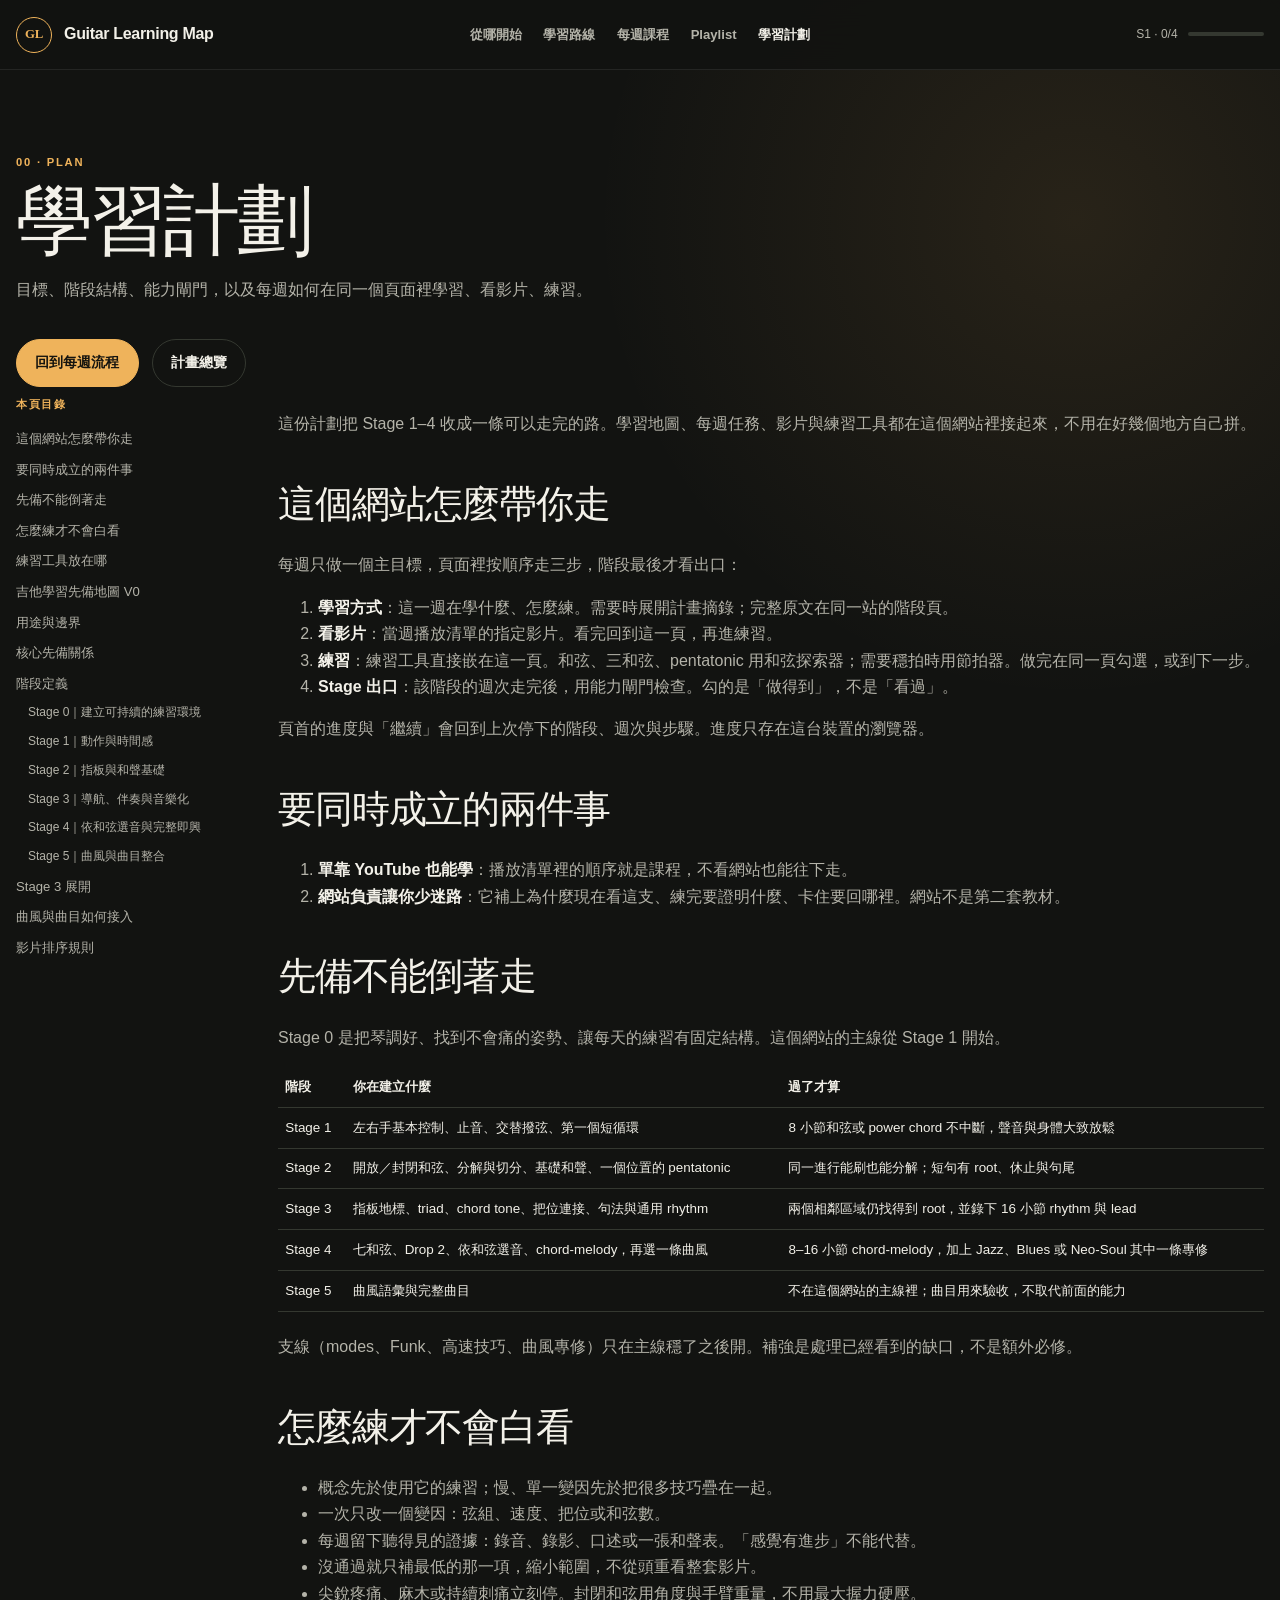
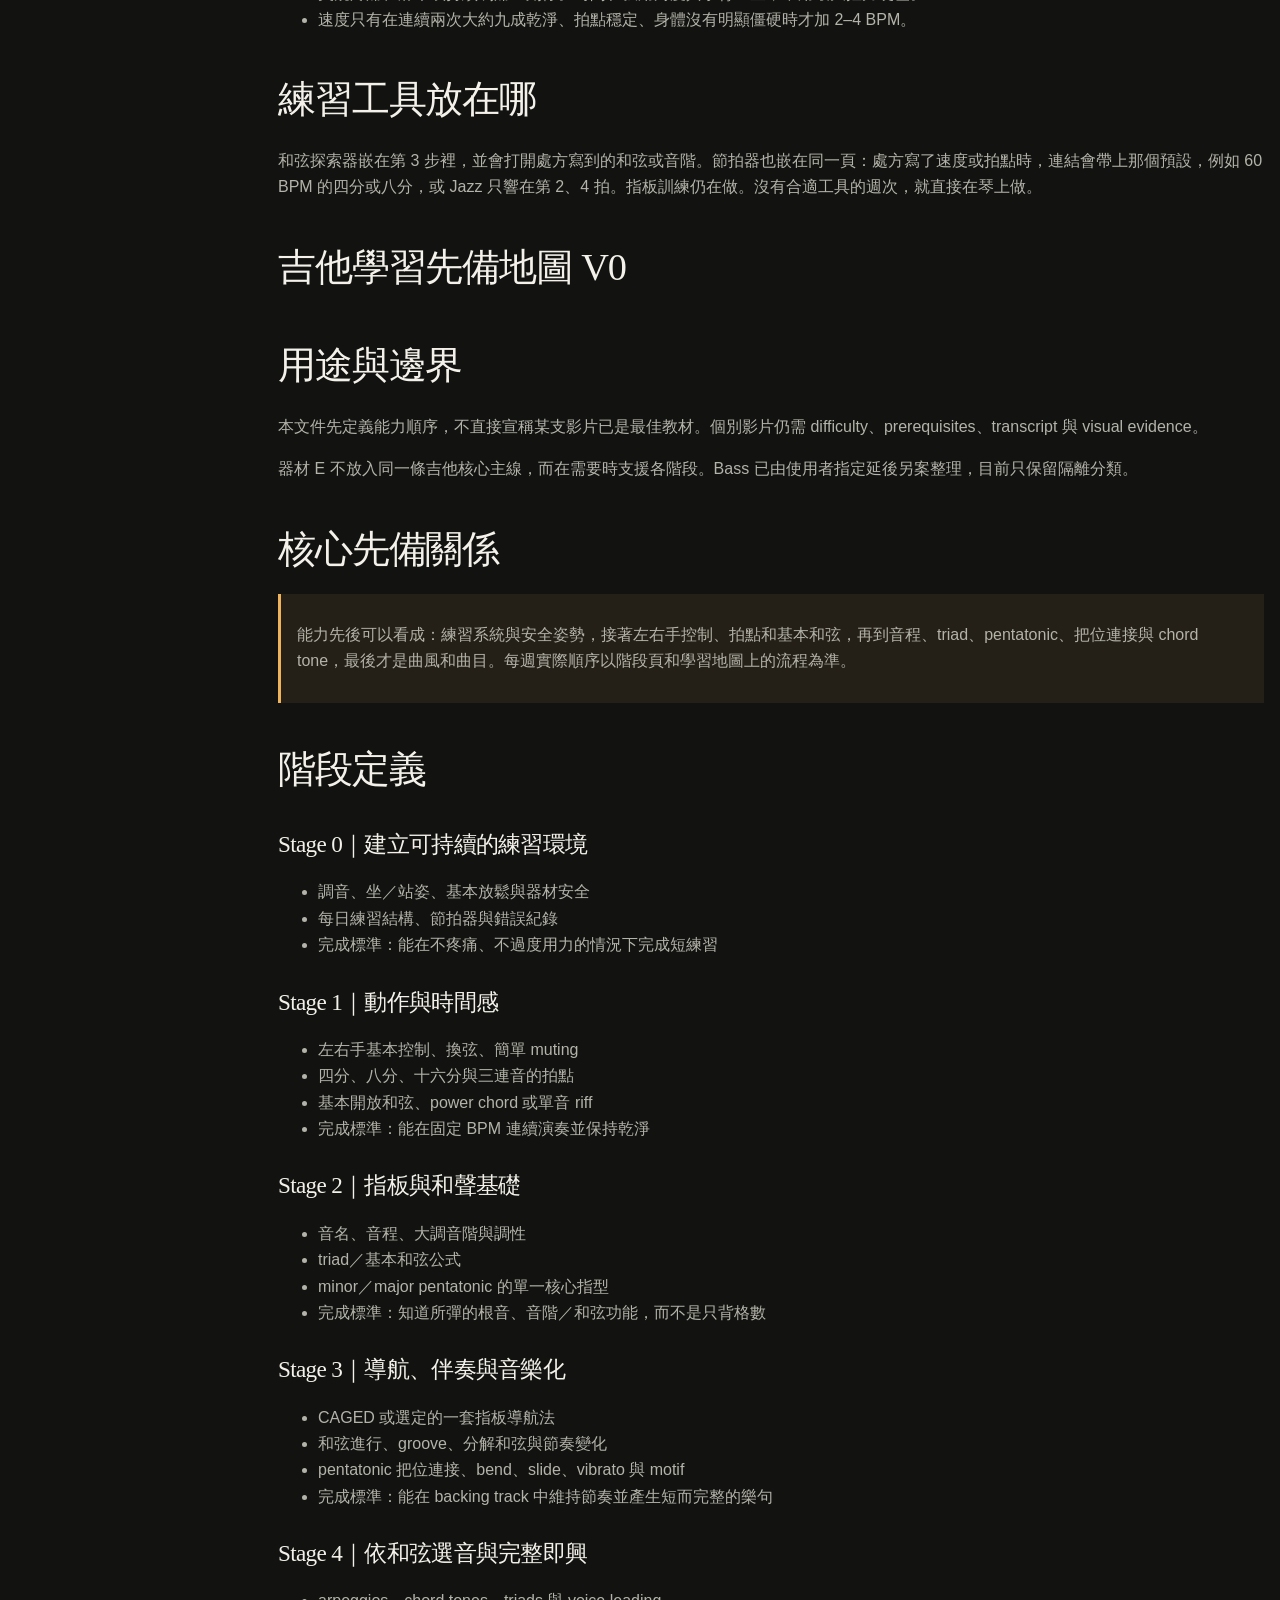
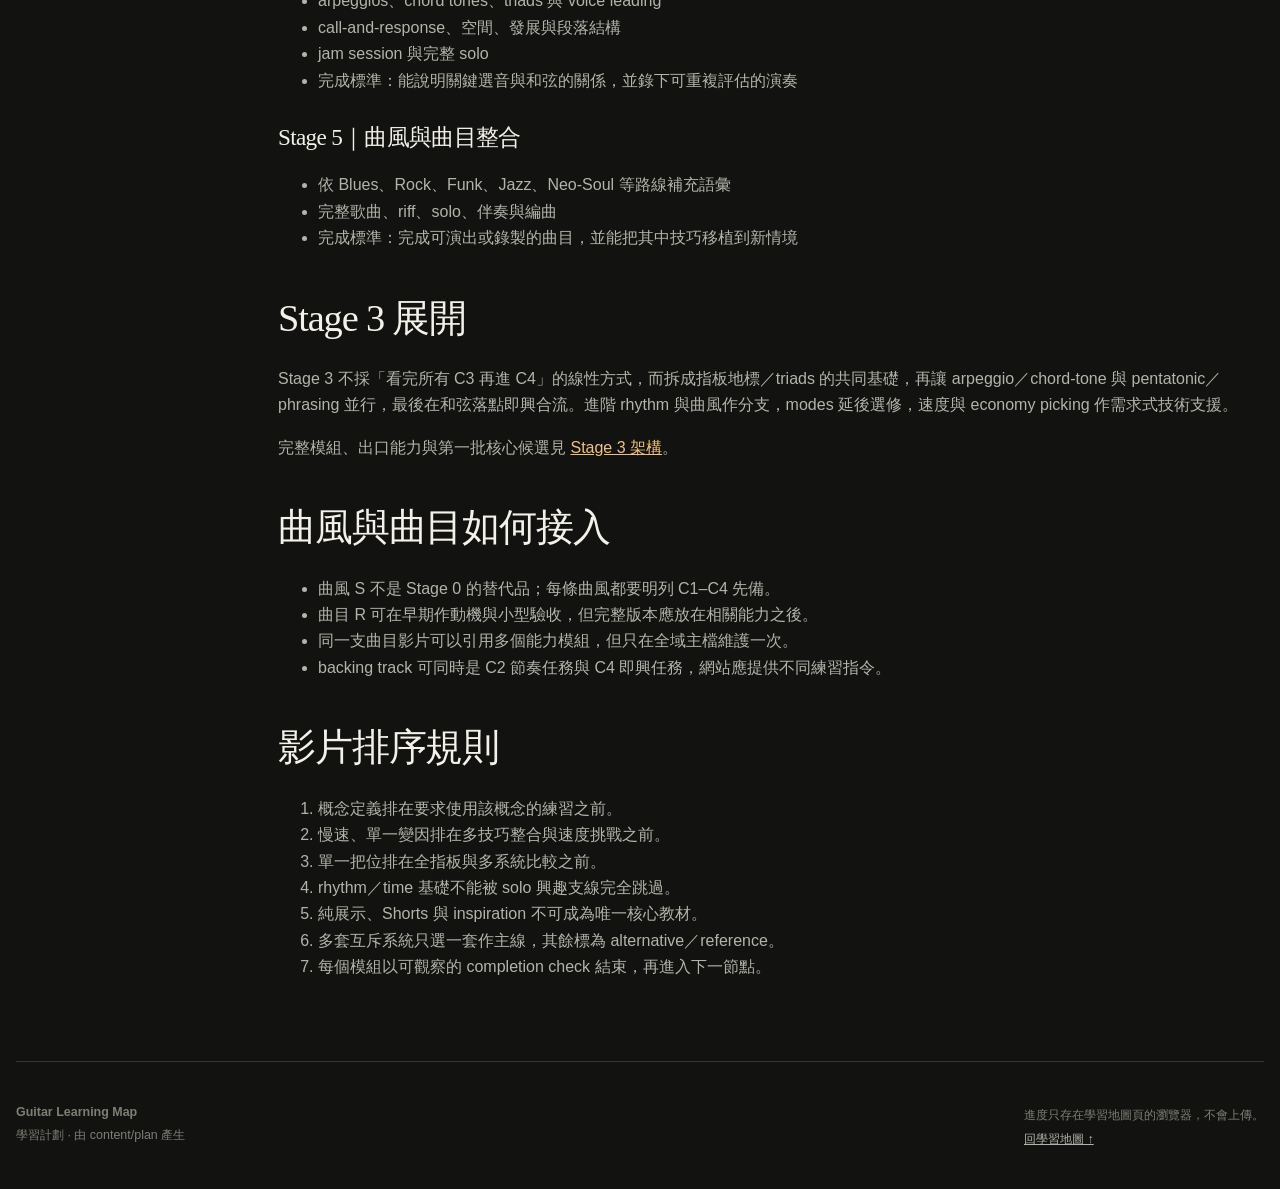
==== commit 5b4b490e: "Open the live metronome on the tempo each week actually uses. Step 3 no longer embeds the coming-soo" ====
--- a/plan/index.html
+++ b/plan/index.html
@@ -53,7 +53,7 @@
 <h2 id="怎麼練才不會白看">怎麼練才不會白看</h2>
 <ul><li>概念先於使用它的練習；慢、單一變因先於把很多技巧疊在一起。</li><li>一次只改一個變因：弦組、速度、把位或和弦數。</li><li>每週留下聽得見的證據：錄音、錄影、口述或一張和聲表。「感覺有進步」不能代替。</li><li>沒通過就只補最低的那一項，縮小範圍，不從頭重看整套影片。</li><li>尖銳疼痛、麻木或持續刺痛立刻停。封閉和弦用角度與手臂重量，不用最大握力硬壓。</li><li>速度只有在連續兩次大約九成乾淨、拍點穩定、身體沒有明顯僵硬時才加 2–4 BPM。</li></ul>
 <h2 id="練習工具放在哪">練習工具放在哪</h2>
-<p>和弦探索器已經可以用，嵌在第 3 步裡，並會打開處方寫到的和弦或音階。節拍器與指板訓練仍在做；頁面會先嵌入預告，BPM 與找音方式寫在練習說明裡。沒有合適工具的週次，就直接在琴上做，不硬接一個工具。</p><h2 id="吉他學習先備地圖-v0">吉他學習先備地圖 V0</h2>
+<p>和弦探索器嵌在第 3 步裡，並會打開處方寫到的和弦或音階。節拍器也嵌在同一頁：處方寫了速度或拍點時，連結會帶上那個預設，例如 60 BPM 的四分或八分，或 Jazz 只響在第 2、4 拍。指板訓練仍在做。沒有合適工具的週次，就直接在琴上做。</p><h2 id="吉他學習先備地圖-v0">吉他學習先備地圖 V0</h2>
 <h2 id="用途與邊界">用途與邊界</h2>
 <p>本文件先定義能力順序，不直接宣稱某支影片已是最佳教材。個別影片仍需 difficulty、prerequisites、transcript 與 visual evidence。</p>
 <p>器材 E 不放入同一條吉他核心主線，而在需要時支援各階段。Bass 已由使用者指定延後另案整理，目前只保留隔離分類。</p>
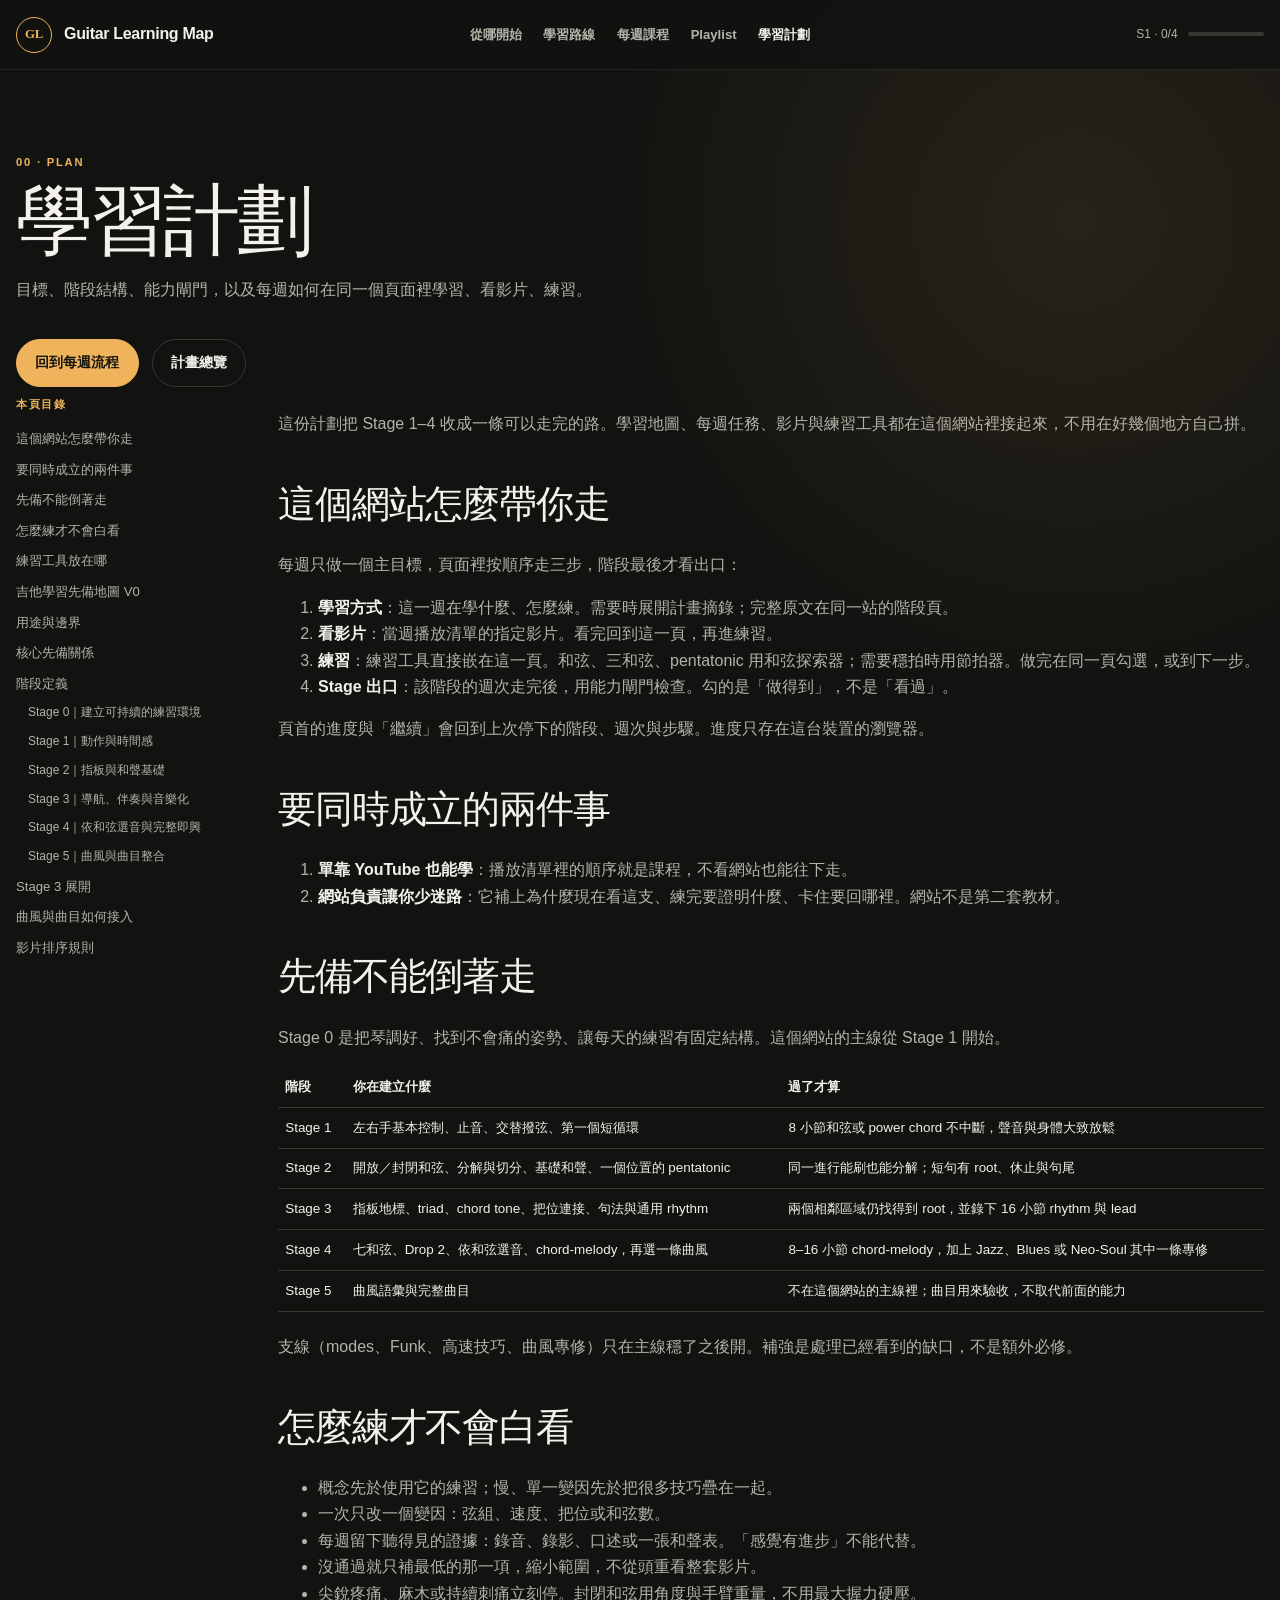
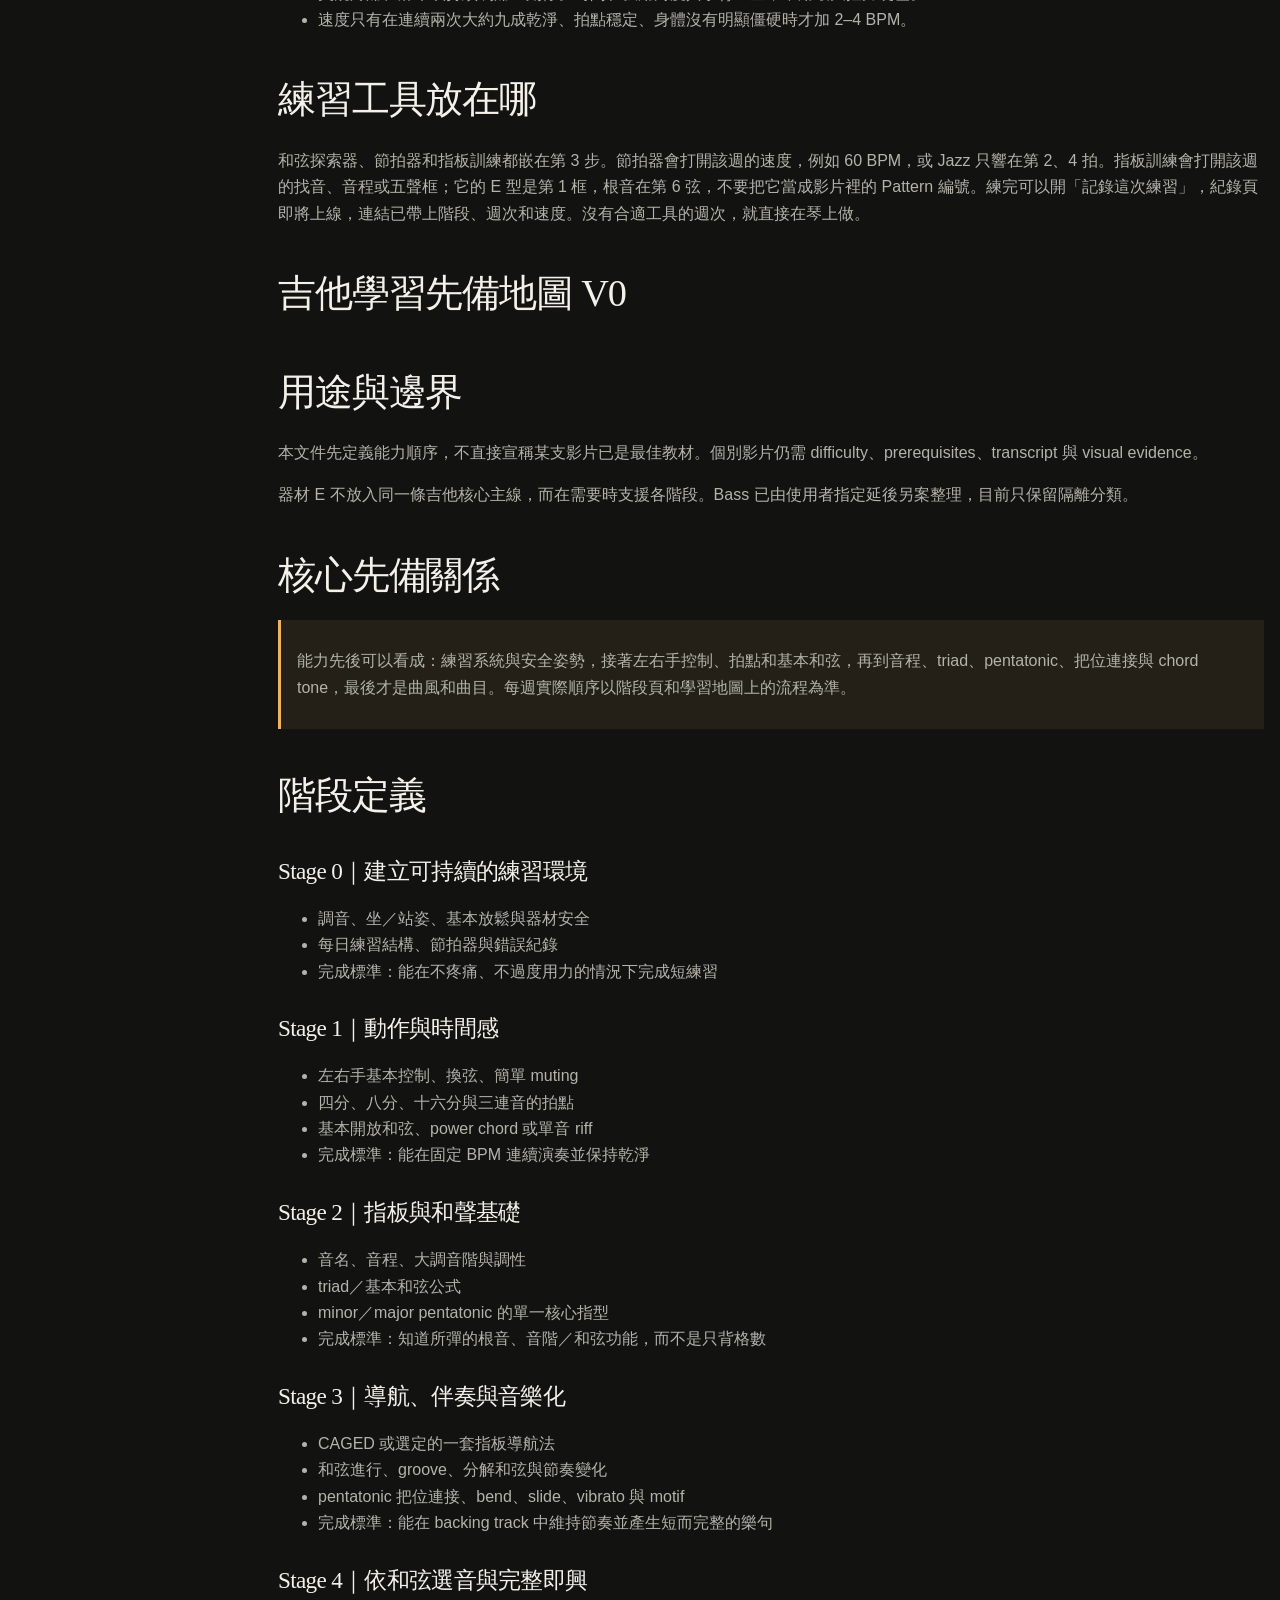
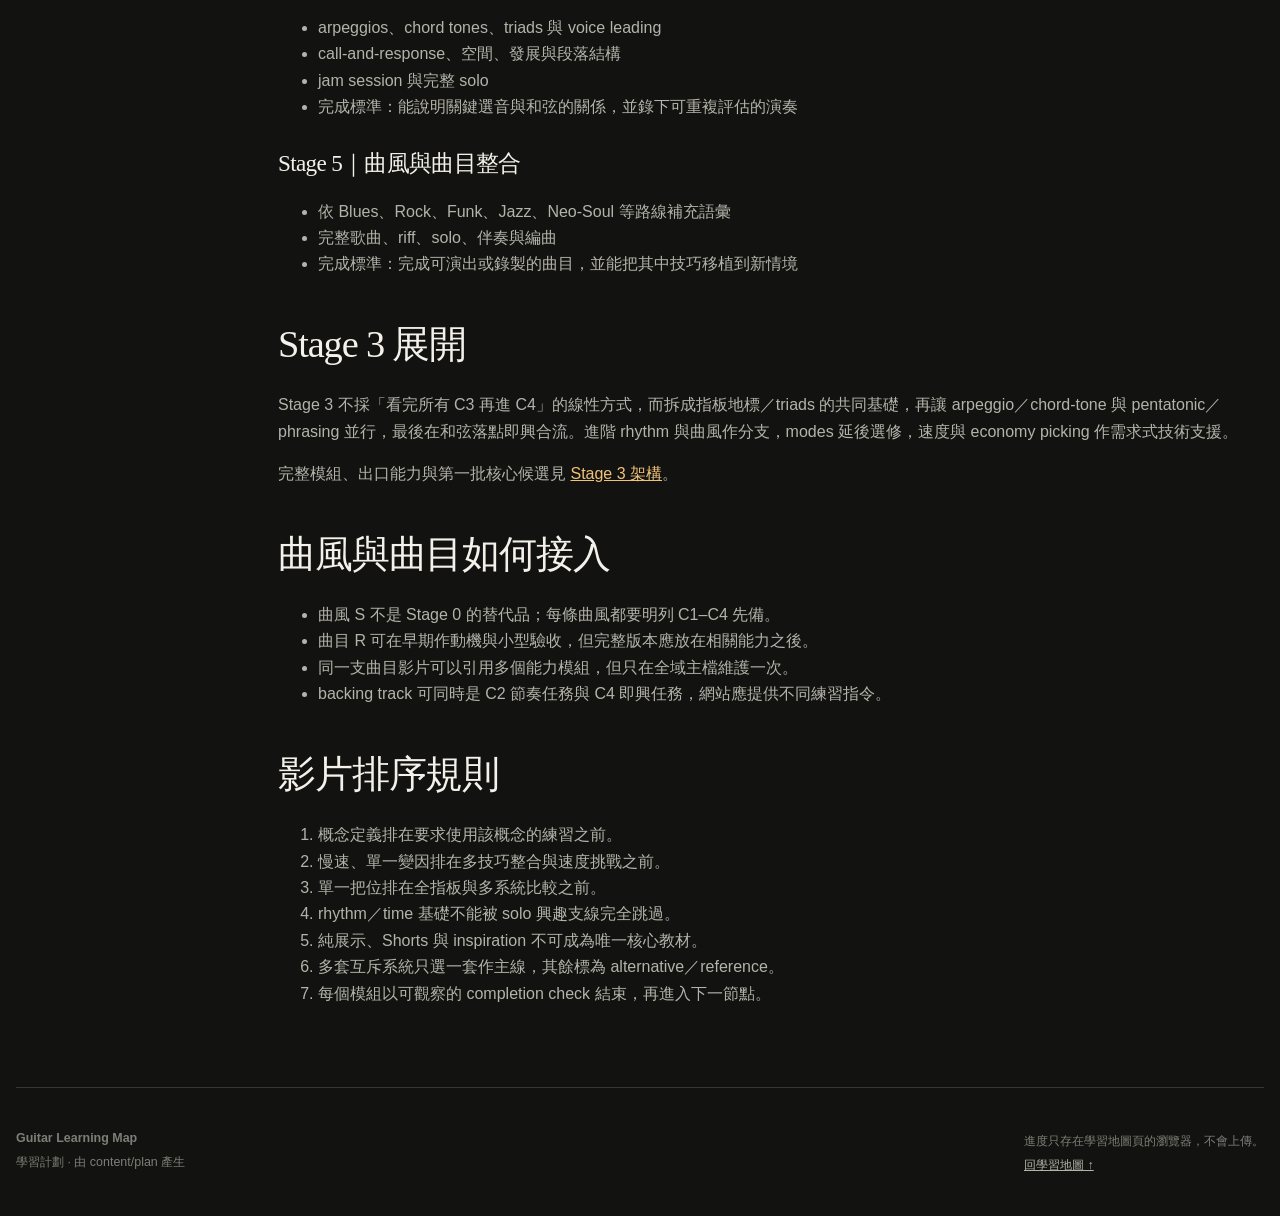
==== commit 57b24932: "Open the live fretboard trainer on each week's preset and link step 3 to the practice log. Find, int" ====
--- a/plan/index.html
+++ b/plan/index.html
@@ -53,7 +53,7 @@
 <h2 id="怎麼練才不會白看">怎麼練才不會白看</h2>
 <ul><li>概念先於使用它的練習；慢、單一變因先於把很多技巧疊在一起。</li><li>一次只改一個變因：弦組、速度、把位或和弦數。</li><li>每週留下聽得見的證據：錄音、錄影、口述或一張和聲表。「感覺有進步」不能代替。</li><li>沒通過就只補最低的那一項，縮小範圍，不從頭重看整套影片。</li><li>尖銳疼痛、麻木或持續刺痛立刻停。封閉和弦用角度與手臂重量，不用最大握力硬壓。</li><li>速度只有在連續兩次大約九成乾淨、拍點穩定、身體沒有明顯僵硬時才加 2–4 BPM。</li></ul>
 <h2 id="練習工具放在哪">練習工具放在哪</h2>
-<p>和弦探索器嵌在第 3 步裡，並會打開處方寫到的和弦或音階。節拍器也嵌在同一頁：處方寫了速度或拍點時，連結會帶上那個預設，例如 60 BPM 的四分或八分，或 Jazz 只響在第 2、4 拍。指板訓練仍在做。沒有合適工具的週次，就直接在琴上做。</p><h2 id="吉他學習先備地圖-v0">吉他學習先備地圖 V0</h2>
+<p>和弦探索器、節拍器和指板訓練都嵌在第 3 步。節拍器會打開該週的速度，例如 60 BPM，或 Jazz 只響在第 2、4 拍。指板訓練會打開該週的找音、音程或五聲框；它的 E 型是第 1 框，根音在第 6 弦，不要把它當成影片裡的 Pattern 編號。練完可以開「記錄這次練習」，紀錄頁即將上線，連結已帶上階段、週次和速度。沒有合適工具的週次，就直接在琴上做。</p><h2 id="吉他學習先備地圖-v0">吉他學習先備地圖 V0</h2>
 <h2 id="用途與邊界">用途與邊界</h2>
 <p>本文件先定義能力順序，不直接宣稱某支影片已是最佳教材。個別影片仍需 difficulty、prerequisites、transcript 與 visual evidence。</p>
 <p>器材 E 不放入同一條吉他核心主線，而在需要時支援各階段。Bass 已由使用者指定延後另案整理，目前只保留隔離分類。</p>
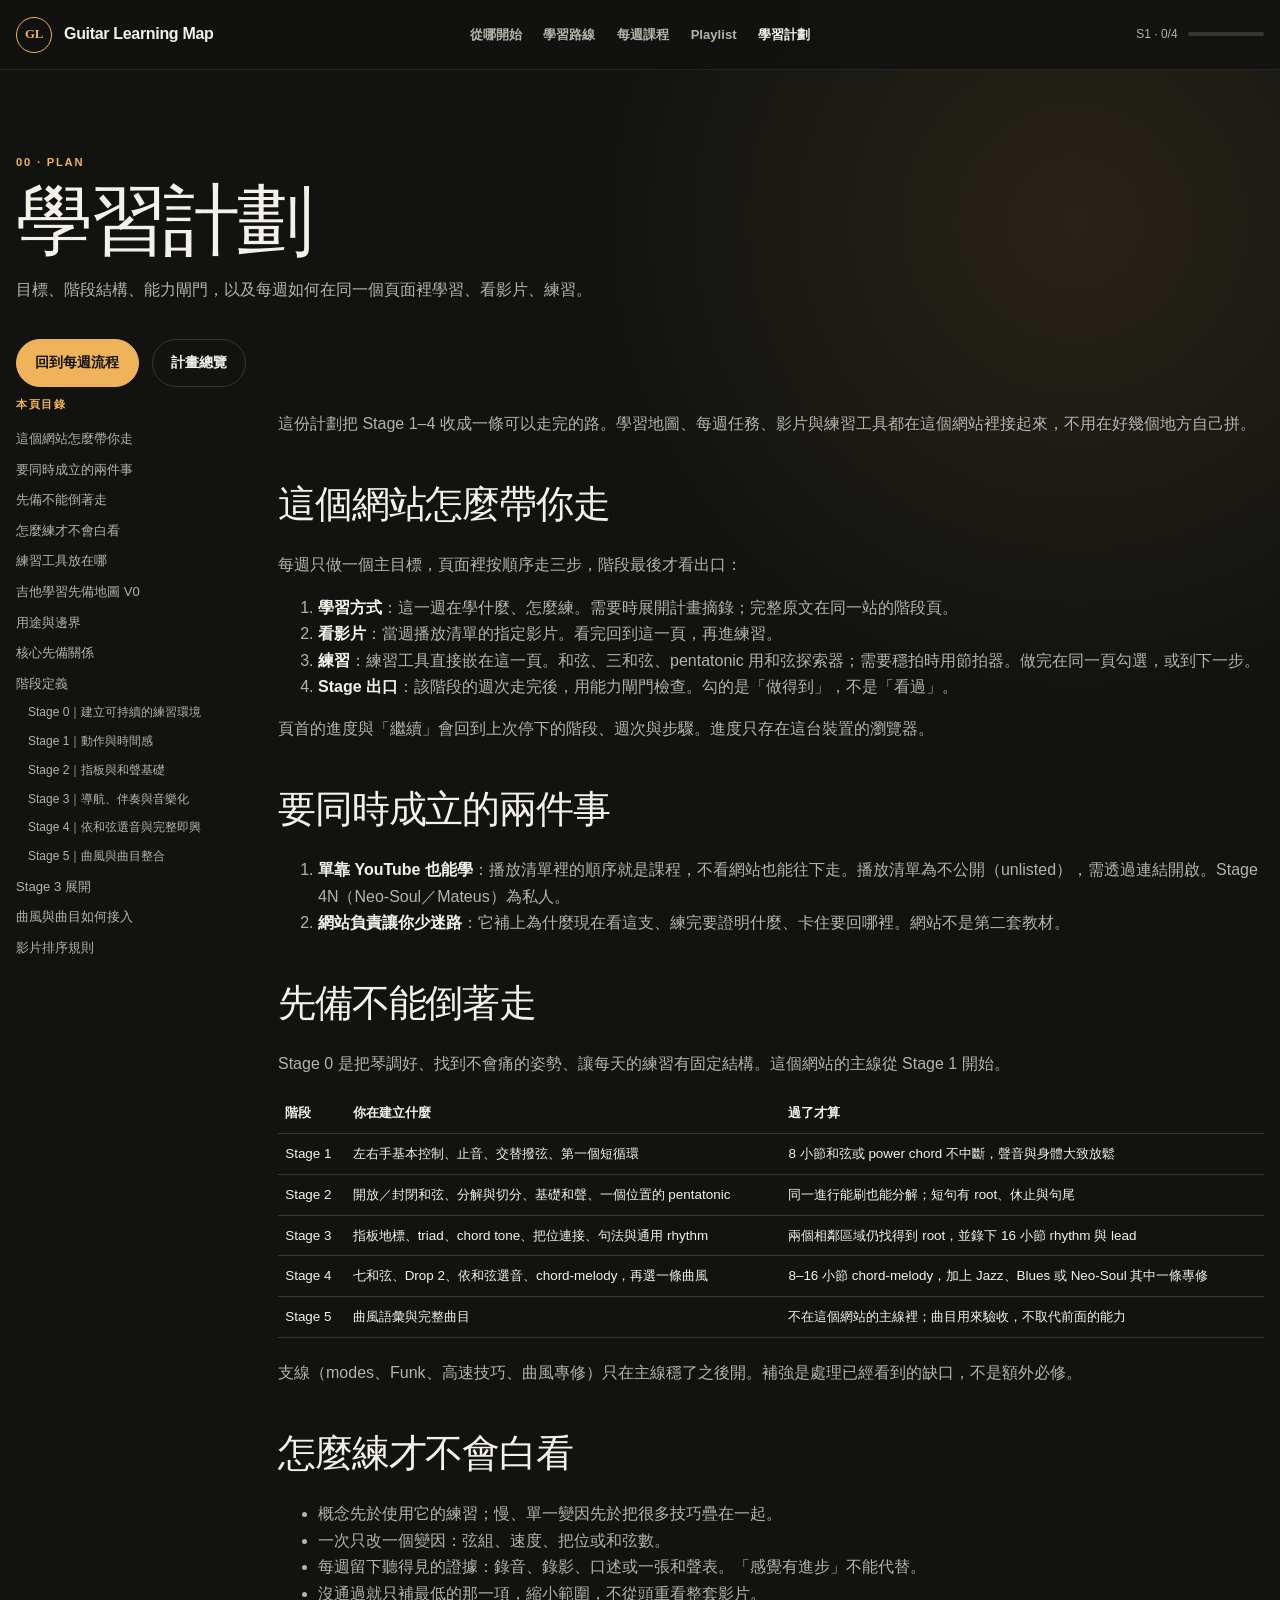
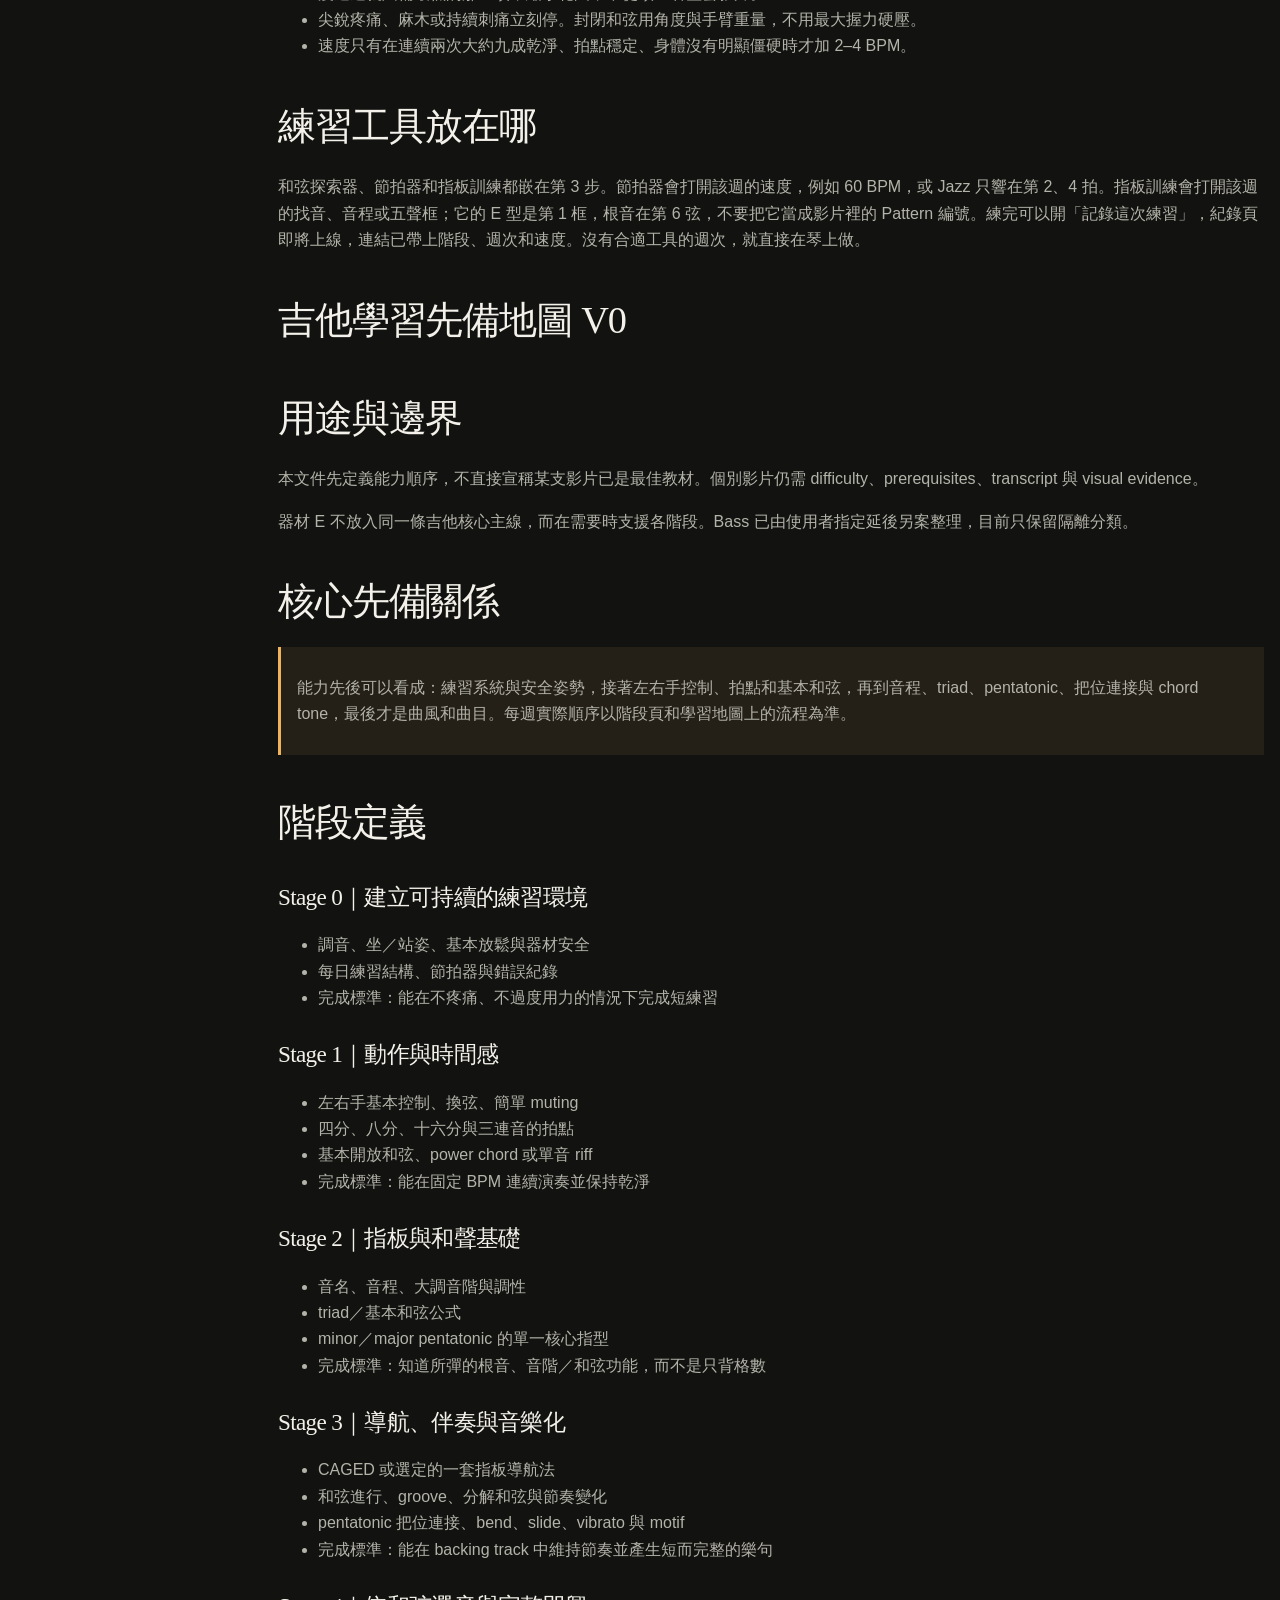
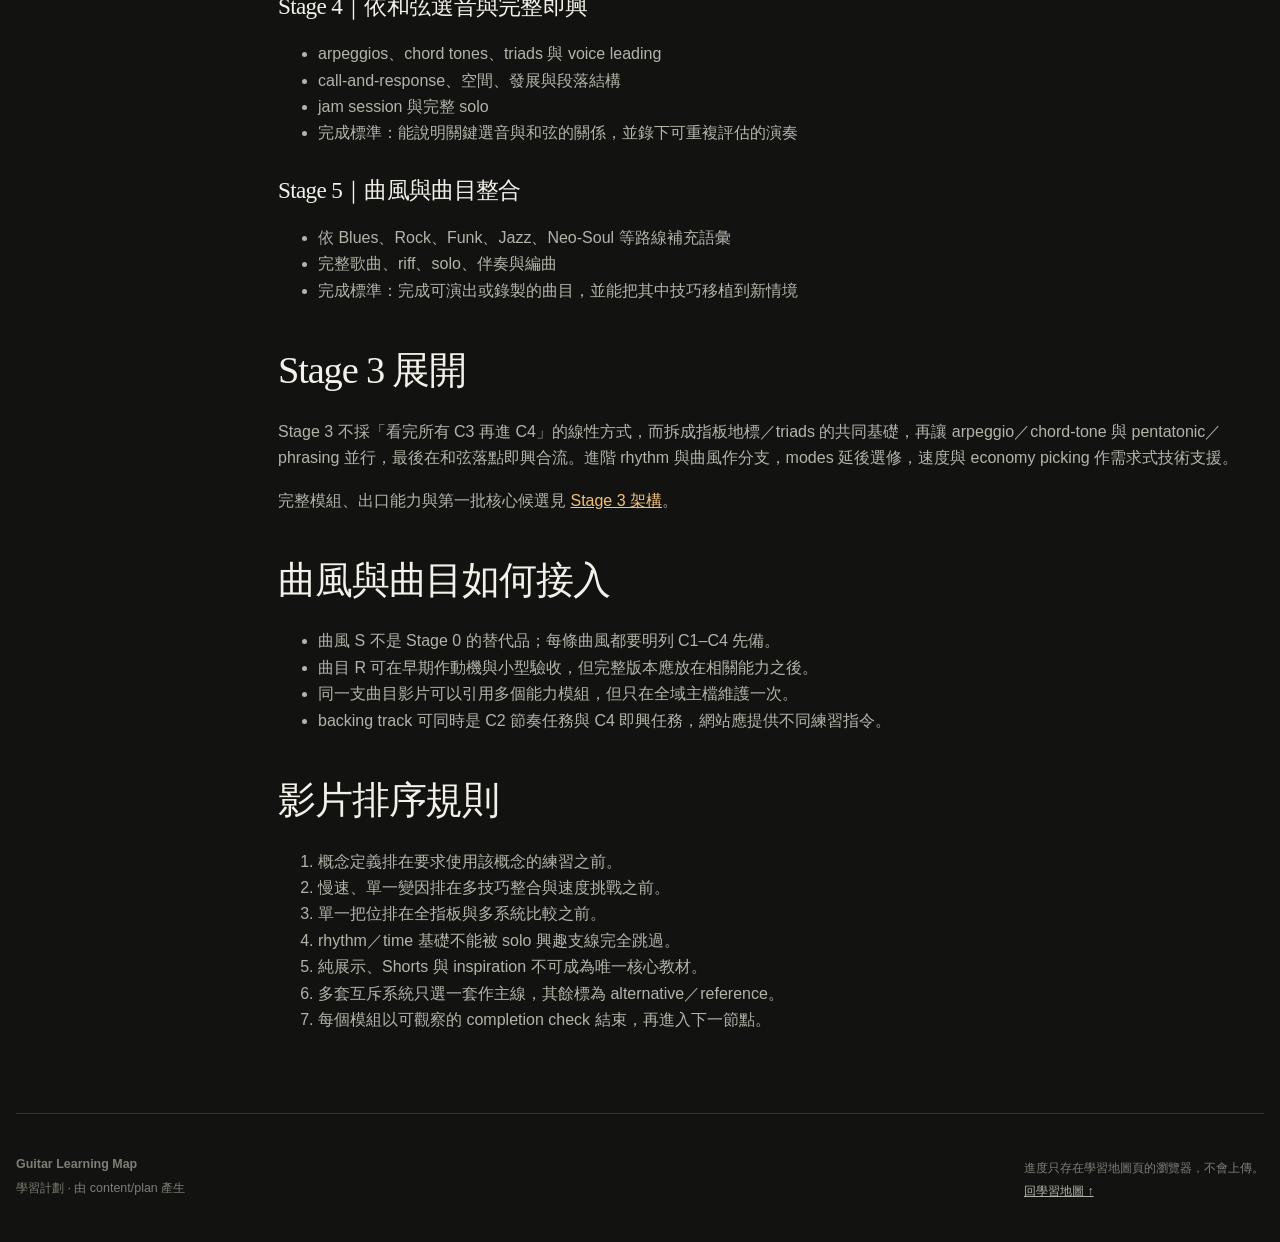
==== commit db6b47a6: "Say the playlists are unlisted, and mark only Stage 4N as private. Fifteen lists open by link. The N" ====
--- a/plan/index.html
+++ b/plan/index.html
@@ -45,7 +45,7 @@
 <ol><li><strong>學習方式</strong>：這一週在學什麼、怎麼練。需要時展開計畫摘錄；完整原文在同一站的階段頁。</li><li><strong>看影片</strong>：當週播放清單的指定影片。看完回到這一頁，再進練習。</li><li><strong>練習</strong>：練習工具直接嵌在這一頁。和弦、三和弦、pentatonic 用和弦探索器；需要穩拍時用節拍器。做完在同一頁勾選，或到下一步。</li><li><strong>Stage 出口</strong>：該階段的週次走完後，用能力閘門檢查。勾的是「做得到」，不是「看過」。</li></ol>
 <p>頁首的進度與「繼續」會回到上次停下的階段、週次與步驟。進度只存在這台裝置的瀏覽器。</p>
 <h2 id="要同時成立的兩件事">要同時成立的兩件事</h2>
-<ol><li><strong>單靠 YouTube 也能學</strong>：播放清單裡的順序就是課程，不看網站也能往下走。</li><li><strong>網站負責讓你少迷路</strong>：它補上為什麼現在看這支、練完要證明什麼、卡住要回哪裡。網站不是第二套教材。</li></ol>
+<ol><li><strong>單靠 YouTube 也能學</strong>：播放清單裡的順序就是課程，不看網站也能往下走。播放清單為不公開（unlisted），需透過連結開啟。Stage 4N（Neo-Soul／Mateus）為私人。</li><li><strong>網站負責讓你少迷路</strong>：它補上為什麼現在看這支、練完要證明什麼、卡住要回哪裡。網站不是第二套教材。</li></ol>
 <h2 id="先備不能倒著走">先備不能倒著走</h2>
 <p>Stage 0 是把琴調好、找到不會痛的姿勢、讓每天的練習有固定結構。這個網站的主線從 Stage 1 開始。</p>
 <div class="table-scroll"><table><thead><tr><th>階段</th><th>你在建立什麼</th><th>過了才算</th></tr></thead><tbody><tr><td>Stage 1</td><td>左右手基本控制、止音、交替撥弦、第一個短循環</td><td>8 小節和弦或 power chord 不中斷，聲音與身體大致放鬆</td></tr><tr><td>Stage 2</td><td>開放／封閉和弦、分解與切分、基礎和聲、一個位置的 pentatonic</td><td>同一進行能刷也能分解；短句有 root、休止與句尾</td></tr><tr><td>Stage 3</td><td>指板地標、triad、chord tone、把位連接、句法與通用 rhythm</td><td>兩個相鄰區域仍找得到 root，並錄下 16 小節 rhythm 與 lead</td></tr><tr><td>Stage 4</td><td>七和弦、Drop 2、依和弦選音、chord-melody，再選一條曲風</td><td>8–16 小節 chord-melody，加上 Jazz、Blues 或 Neo-Soul 其中一條專修</td></tr><tr><td>Stage 5</td><td>曲風語彙與完整曲目</td><td>不在這個網站的主線裡；曲目用來驗收，不取代前面的能力</td></tr></tbody></table></div>
